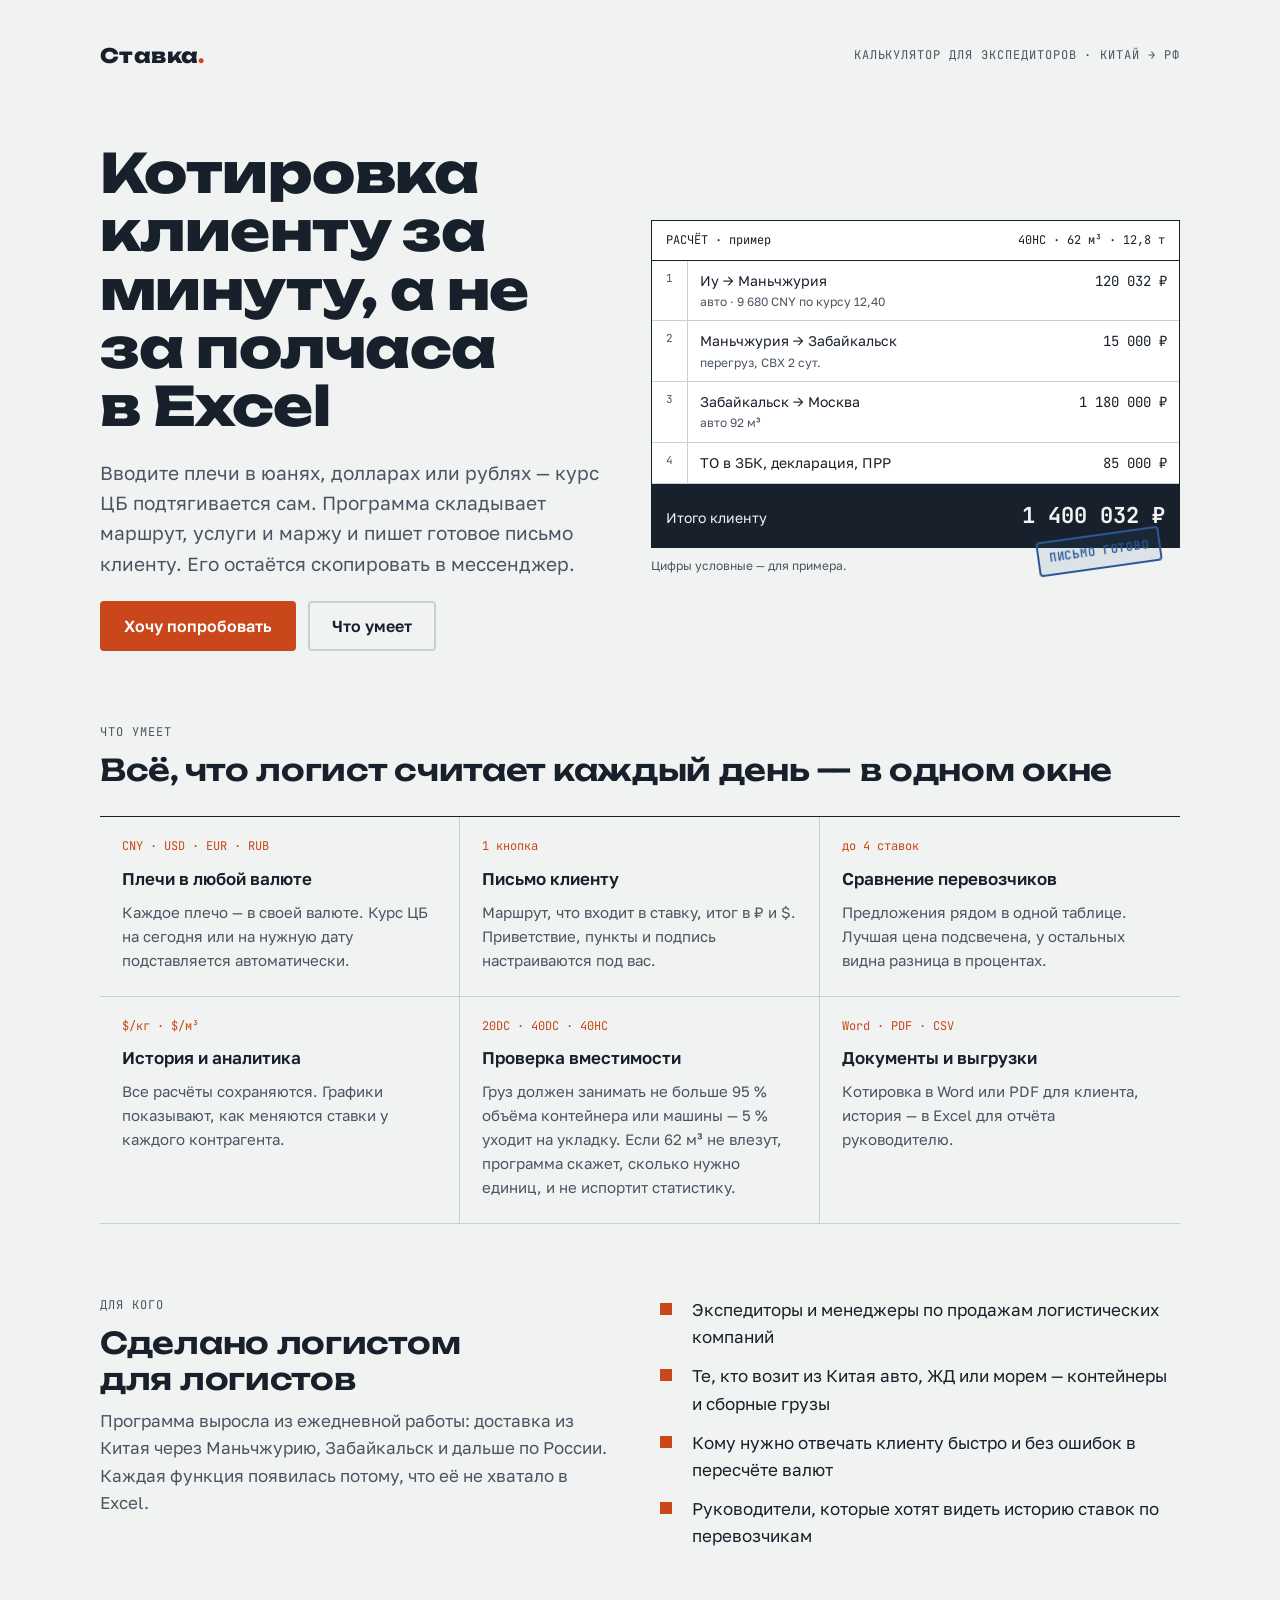
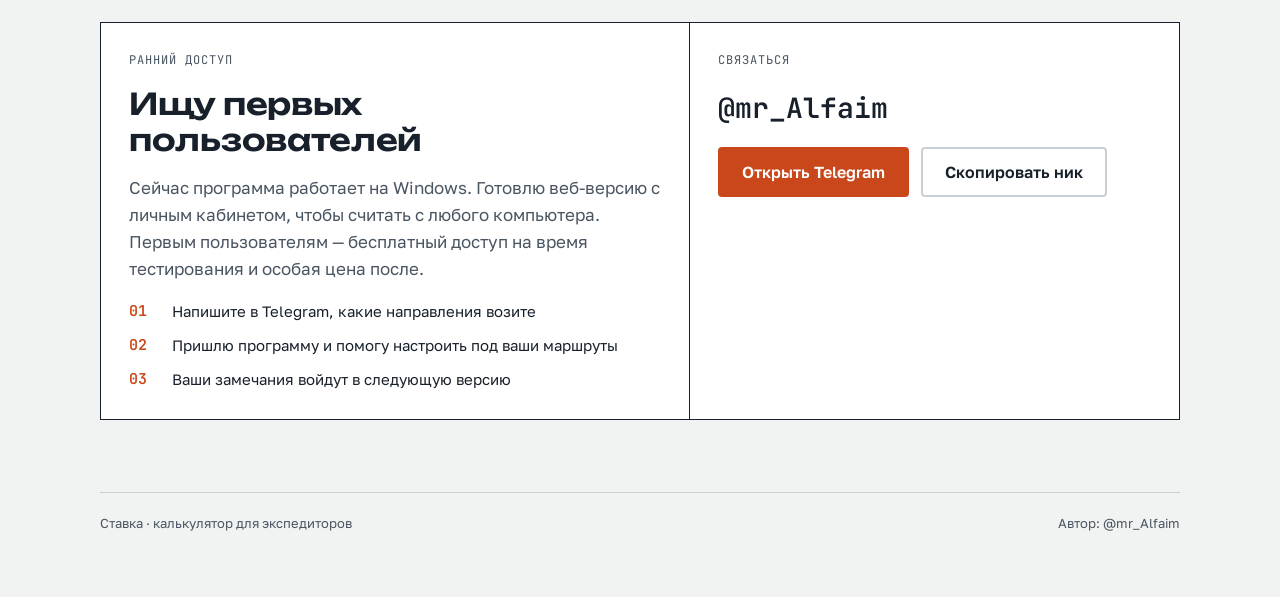
==== index.html @ 41a67ebd "Add files via upload" ====
<!doctype html>
<html lang="ru">
<head>
<meta charset="utf-8">
<meta name="viewport" content="width=device-width, initial-scale=1, viewport-fit=cover">
<meta name="description" content="Калькулятор для экспедиторов Китай → РФ: плечи в любой валюте по курсу ЦБ, котировка клиенту в одну кнопку, сравнение перевозчиков, история ставок $/кг.">
<meta name="author" content="@mr_Alfaim">
<meta property="og:type" content="website">
<meta property="og:title" content="Ставка — калькулятор для экспедиторов">
<meta property="og:description" content="Котировка клиенту за минуту, а не за полчаса в Excel. Ранний доступ — пишите в Telegram @mr_Alfaim.">
<meta property="og:image" content="favicon.png">
<link rel="icon" type="image/png" href="favicon.png">
<title>Ставка для экспедиторов</title>
<link rel="preconnect" href="https://fonts.googleapis.com">
<link rel="preconnect" href="https://fonts.gstatic.com" crossorigin>
<link rel="stylesheet" href="https://fonts.googleapis.com/css2?family=Golos+Text:wght@400;500;600&family=JetBrains+Mono:wght@400;600&family=Unbounded:wght@600;800&display=swap">
<style>
/* Layout: накладная CMR как герой — графы документа, суммы по плечам, итог; дальше спокойные графы-разделы */
:root{
  --paper:#f1f3f2; --sheet:#ffffff; --ink:#18212b; --ink-2:#4a5562; --rule:#c9d0d4;
  --orange:#c9471a; --orange-ink:#ffffff; --stamp:#2b5797; --stamp-soft:rgba(43,87,151,.10);
  --display:'Unbounded','Arial Black',system-ui,sans-serif;
  --body:'Golos Text','Segoe UI',system-ui,sans-serif;
  --mono:'JetBrains Mono','Consolas',ui-monospace,monospace;
}
@media (prefers-color-scheme: dark){:root:not([data-theme="light"]){
  --paper:#12171c; --sheet:#1a2027; --ink:#e8ecee; --ink-2:#a3adb6; --rule:#323b44;
  --orange:#f06a35; --orange-ink:#1a0d06; --stamp:#86a9e0; --stamp-soft:rgba(134,169,224,.12); color-scheme:dark}}
:root[data-theme="dark"]{
  --paper:#12171c; --sheet:#1a2027; --ink:#e8ecee; --ink-2:#a3adb6; --rule:#323b44;
  --orange:#f06a35; --orange-ink:#1a0d06; --stamp:#86a9e0; --stamp-soft:rgba(134,169,224,.12); color-scheme:dark}
*{box-sizing:border-box}
body{background:var(--paper);color:var(--ink);font-family:var(--body);font-size:17px;line-height:1.6;margin:0;padding-inline:16px}
.wrap{max-width:1080px;margin:0 auto;padding-block:40px 64px;display:grid;gap:72px}
h1,h2{font-family:var(--display);text-wrap:balance;margin:0;letter-spacing:-.01em}
h1{font-size:clamp(30px,5.2vw,54px);line-height:1.08;font-weight:800}
h2{font-size:clamp(22px,3vw,30px);line-height:1.2;font-weight:600}
p{margin:0;max-width:62ch}
.label{font-family:var(--mono);font-size:12px;letter-spacing:.08em;text-transform:uppercase;color:var(--ink-2)}
a{color:var(--stamp)}
:focus-visible{outline:3px solid var(--stamp);outline-offset:3px}

.top{display:flex;justify-content:space-between;align-items:center;gap:16px;flex-wrap:wrap}
.brand{font-family:var(--display);font-weight:800;font-size:20px;letter-spacing:.02em}
.brand span{color:var(--orange)}

.hero{display:grid;grid-template-columns:minmax(0,1fr) minmax(0,1.05fr);gap:48px;align-items:center}
.hero-copy{display:grid;gap:22px}
.hero-copy p{font-size:19px;color:var(--ink-2)}
.cta-row{display:flex;gap:12px;flex-wrap:wrap;align-items:center}
.btn{font:600 16px var(--body);border-radius:4px;padding:13px 22px;border:2px solid var(--orange);cursor:pointer;text-decoration:none;display:inline-flex;align-items:center;gap:8px}
.btn-main{background:var(--orange);color:var(--orange-ink)}
.btn-main:hover{filter:brightness(1.07)}
.btn-ghost{background:transparent;color:var(--ink);border-color:var(--rule)}
.btn-ghost:hover{border-color:var(--ink-2)}

/* «накладная»: графы как в CMR — номер графы, подпись, значение */
.doc{background:var(--sheet);border:1.5px solid var(--ink);position:relative;font-size:14px}
.doc-head{display:flex;justify-content:space-between;gap:12px;padding:10px 14px;border-bottom:1.5px solid var(--ink);font-family:var(--mono);font-size:12px}
.doc-row{display:grid;grid-template-columns:36px minmax(0,1fr) auto;border-bottom:1px solid var(--rule)}
.doc-row > *{padding:9px 12px}
.doc-row .n{font-family:var(--mono);font-size:11px;color:var(--ink-2);border-right:1px solid var(--rule);text-align:center}
.doc-row .v{font-family:var(--mono);font-variant-numeric:tabular-nums;text-align:right;white-space:nowrap}
.doc-row .k small{display:block;color:var(--ink-2);font-size:12px}
.doc-total{display:flex;justify-content:space-between;align-items:baseline;gap:12px;padding:14px;background:var(--ink);color:var(--paper)}
.doc-total b{font-family:var(--mono);font-size:22px;font-variant-numeric:tabular-nums}
.stamp{position:absolute;right:18px;bottom:-22px;transform:rotate(-8deg);border:2.5px solid var(--stamp);color:var(--stamp);font-family:var(--mono);font-weight:600;font-size:12px;letter-spacing:.06em;text-transform:uppercase;padding:6px 10px;border-radius:4px;background:var(--stamp-soft);pointer-events:none}
.note{font-size:12px;color:var(--ink-2);margin-top:8px}

.section{display:grid;gap:28px}
.features{display:grid;grid-template-columns:repeat(3,minmax(0,1fr));border-top:1.5px solid var(--ink)}
.f{padding:20px 22px 24px;border-bottom:1px solid var(--rule);display:grid;gap:8px;align-content:start}
.f:not(:nth-child(3n)){border-right:1px solid var(--rule)}
.f h3{margin:0;font-size:17px;font-weight:600}
.f p{font-size:15px;color:var(--ink-2)}
.f .code{font-family:var(--mono);font-size:12px;color:var(--orange)}

.who{display:grid;grid-template-columns:minmax(0,1fr) minmax(0,1fr);gap:40px;align-items:start}
.who ul{margin:0;padding:0;list-style:none;display:grid;gap:12px}
.who li{display:grid;grid-template-columns:22px minmax(0,1fr);gap:10px}
.who li::before{content:'';width:12px;height:12px;margin-top:7px;background:var(--orange)}

.access{background:var(--sheet);border:1.5px solid var(--ink);display:grid;grid-template-columns:minmax(0,1.2fr) minmax(0,1fr)}
.access > div{padding:28px;display:grid;gap:16px;align-content:start}
.access > div + div{border-left:1.5px solid var(--ink)}
.handle{font-family:var(--mono);font-size:clamp(22px,3vw,28px);font-weight:600;color:var(--ink);user-select:all;word-break:break-all}
.copied{font-size:14px;color:var(--ink-2);min-height:1.4em}
.terms{margin:0;padding:0;list-style:none;display:grid;gap:10px;font-size:15px}
.terms li{display:flex;gap:10px}
.terms b{font-family:var(--mono);font-weight:600;color:var(--orange);min-width:2.2em}

footer{display:flex;justify-content:space-between;gap:12px;flex-wrap:wrap;border-top:1px solid var(--rule);padding-top:20px;font-size:13px;color:var(--ink-2)}

@media (max-width:860px){
  .hero,.who,.access{grid-template-columns:minmax(0,1fr)}
  .access > div + div{border-left:0;border-top:1.5px solid var(--ink)}
  .features{grid-template-columns:minmax(0,1fr) minmax(0,1fr)}
  .f:not(:nth-child(3n)){border-right:0}
  .f:nth-child(odd){border-right:1px solid var(--rule)}
}
@media (max-width:540px){
  .features{grid-template-columns:minmax(0,1fr)}
  .f:nth-child(odd){border-right:0}
  .wrap{gap:56px}
}
@media (prefers-reduced-motion:no-preference){
  .stamp{animation:stamp .5s cubic-bezier(.2,.8,.2,1) .4s both}
  @keyframes stamp{from{transform:rotate(-8deg) scale(1.35);opacity:.0}to{transform:rotate(-8deg) scale(1);opacity:1}}
}
</style>
</head>
<body>
<div class="wrap">
  <header class="top">
    <div class="brand">Ставка<span>.</span></div>
    <span class="label">Калькулятор для экспедиторов · Китай → РФ</span>
  </header>

  <section class="hero" aria-labelledby="h1">
    <div class="hero-copy">
      <h1 id="h1">Котировка клиенту за минуту, а не за полчаса в Excel</h1>
      <p>Вводите плечи в юанях, долларах или рублях — курс ЦБ подтягивается сам. Программа складывает маршрут, услуги и маржу и пишет готовое письмо клиенту. Его остаётся скопировать в мессенджер.</p>
      <div class="cta-row">
        <a class="btn btn-main" href="#access">Хочу попробовать</a>
        <a class="btn btn-ghost" href="#features">Что умеет</a>
      </div>
    </div>

    <figure style="margin:0">
      <div class="doc" role="img" aria-label="Пример расчёта: Иу — Маньчжурия — Забайкальск — Москва, итого 1 400 032 рубля">
        <div class="doc-head"><span>РАСЧЁТ · пример</span><span>40HC · 62 м³ · 12,8 т</span></div>
        <div class="doc-row"><span class="n">1</span><span class="k">Иу → Маньчжурия<small>авто · 9 680 CNY по курсу 12,40</small></span><span class="v">120 032 ₽</span></div>
        <div class="doc-row"><span class="n">2</span><span class="k">Маньчжурия → Забайкальск<small>перегруз, СВХ 2 сут.</small></span><span class="v">15 000 ₽</span></div>
        <div class="doc-row"><span class="n">3</span><span class="k">Забайкальск → Москва<small>авто 92 м³</small></span><span class="v">1 180 000 ₽</span></div>
        <div class="doc-row"><span class="n">4</span><span class="k">ТО в ЗБК, декларация, ПРР</span><span class="v">85 000 ₽</span></div>
        <div class="doc-total"><span>Итого клиенту</span><b>1 400 032 ₽</b></div>
        <div class="stamp" aria-hidden="true">Письмо готово</div>
      </div>
      <figcaption class="note">Цифры условные — для примера.</figcaption>
    </figure>
  </section>

  <section class="section" id="features" aria-labelledby="h-f">
    <div style="display:grid;gap:10px">
      <span class="label">Что умеет</span>
      <h2 id="h-f">Всё, что логист считает каждый день — в одном окне</h2>
    </div>
    <div class="features">
      <div class="f"><span class="code">CNY · USD · EUR · RUB</span><h3>Плечи в любой валюте</h3><p>Каждое плечо — в своей валюте. Курс ЦБ на сегодня или на нужную дату подставляется автоматически.</p></div>
      <div class="f"><span class="code">1 кнопка</span><h3>Письмо клиенту</h3><p>Маршрут, что входит в ставку, итог в ₽ и $. Приветствие, пункты и подпись настраиваются под вас.</p></div>
      <div class="f"><span class="code">до 4 ставок</span><h3>Сравнение перевозчиков</h3><p>Предложения рядом в одной таблице. Лучшая цена подсвечена, у остальных видна разница в процентах.</p></div>
      <div class="f"><span class="code">$/кг · $/м³</span><h3>История и аналитика</h3><p>Все расчёты сохраняются. Графики показывают, как меняются ставки у каждого контрагента.</p></div>
      <div class="f"><span class="code">20DC · 40DC · 40HC</span><h3>Проверка вместимости</h3><p>Груз должен занимать не больше 95 % объёма контейнера или машины — 5 % уходит на укладку. Если 62 м³ не влезут, программа скажет, сколько нужно единиц, и не испортит статистику.</p></div>
      <div class="f"><span class="code">Word · PDF · CSV</span><h3>Документы и выгрузки</h3><p>Котировка в Word или PDF для клиента, история — в Excel для отчёта руководителю.</p></div>
    </div>
  </section>

  <section class="who" aria-labelledby="h-w">
    <div style="display:grid;gap:10px">
      <span class="label">Для кого</span>
      <h2 id="h-w">Сделано логистом для логистов</h2>
      <p style="color:var(--ink-2)">Программа выросла из ежедневной работы: доставка из Китая через Маньчжурию, Забайкальск и дальше по России. Каждая функция появилась потому, что её не хватало в Excel.</p>
    </div>
    <ul>
      <li><span>Экспедиторы и менеджеры по продажам логистических компаний</span></li>
      <li><span>Те, кто возит из Китая авто, ЖД или морем — контейнеры и сборные грузы</span></li>
      <li><span>Кому нужно отвечать клиенту быстро и без ошибок в пересчёте валют</span></li>
      <li><span>Руководители, которые хотят видеть историю ставок по перевозчикам</span></li>
    </ul>
  </section>

  <section class="access" id="access" aria-labelledby="h-a">
    <div>
      <span class="label">Ранний доступ</span>
      <h2 id="h-a">Ищу первых пользователей</h2>
      <p style="color:var(--ink-2)">Сейчас программа работает на Windows. Готовлю веб-версию с личным кабинетом, чтобы считать с любого компьютера. Первым пользователям — бесплатный доступ на время тестирования и особая цена после.</p>
      <ul class="terms">
        <li><b>01</b><span>Напишите в Telegram, какие направления возите</span></li>
        <li><b>02</b><span>Пришлю программу и помогу настроить под ваши маршруты</span></li>
        <li><b>03</b><span>Ваши замечания войдут в следующую версию</span></li>
      </ul>
    </div>
    <div>
      <span class="label">Связаться</span>
      <div class="handle" id="handle">@mr_Alfaim</div>
      <div class="cta-row">
        <a class="btn btn-main" href="https://t.me/mr_Alfaim" target="_blank" rel="noopener">Открыть Telegram</a>
        <button class="btn btn-ghost" id="copyBtn" type="button">Скопировать ник</button>
      </div>
      <div class="copied" id="copyMsg" role="status"></div>
    </div>
  </section>

  <footer>
    <span>Ставка · калькулятор для экспедиторов</span>
    <span>Автор: @mr_Alfaim</span>
  </footer>
</div>

<script>
(function(){
  var btn = document.getElementById('copyBtn'), msg = document.getElementById('copyMsg'), h = document.getElementById('handle');
  function select(){ var r = document.createRange(); r.selectNodeContents(h); var s = getSelection(); s.removeAllRanges(); s.addRange(r); }
  btn.addEventListener('click', function(){
    var text = h.textContent.trim();
    var done = function(){ msg.textContent = 'Ник скопирован'; };
    var fail = function(){ select(); msg.textContent = 'Ник выделен — нажмите Ctrl+C'; };
    try { navigator.clipboard.writeText(text).then(done, fail); } catch (e) { fail(); }
  });
})();
</script>

</body>
</html>
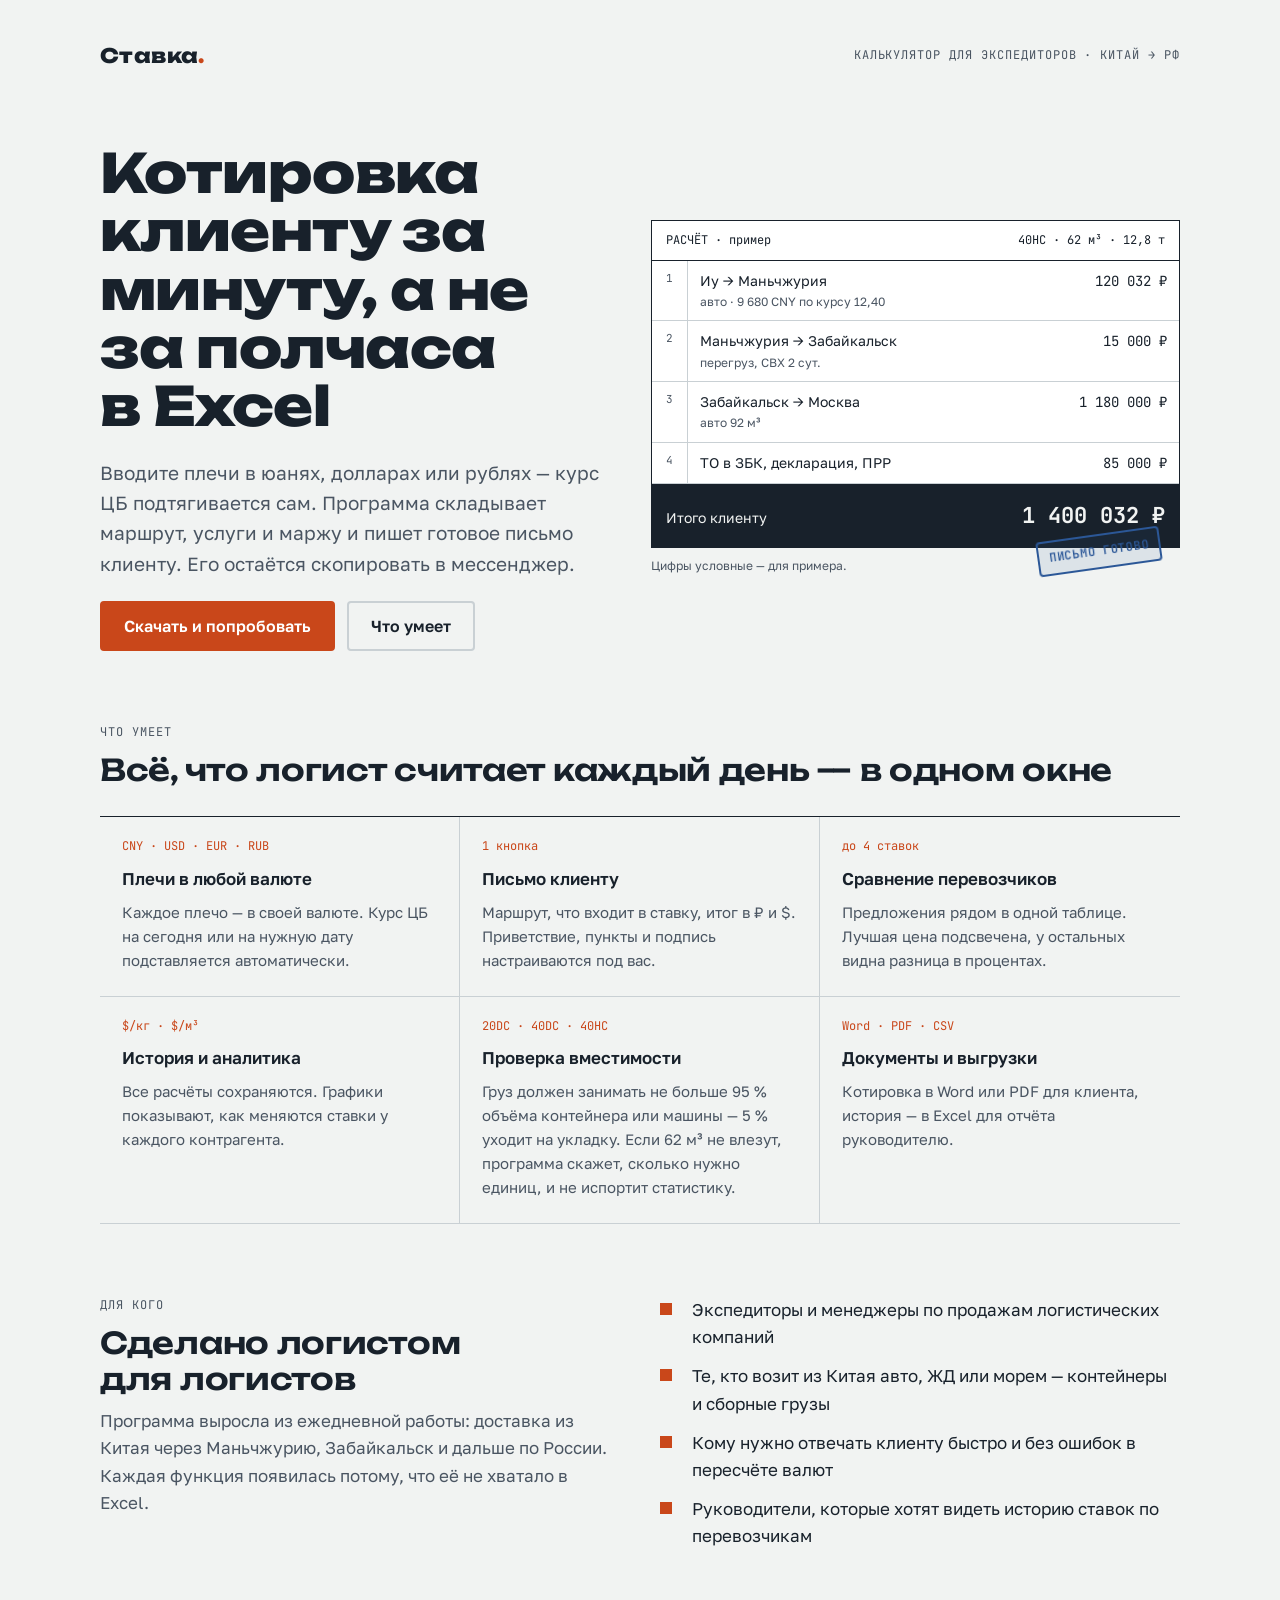
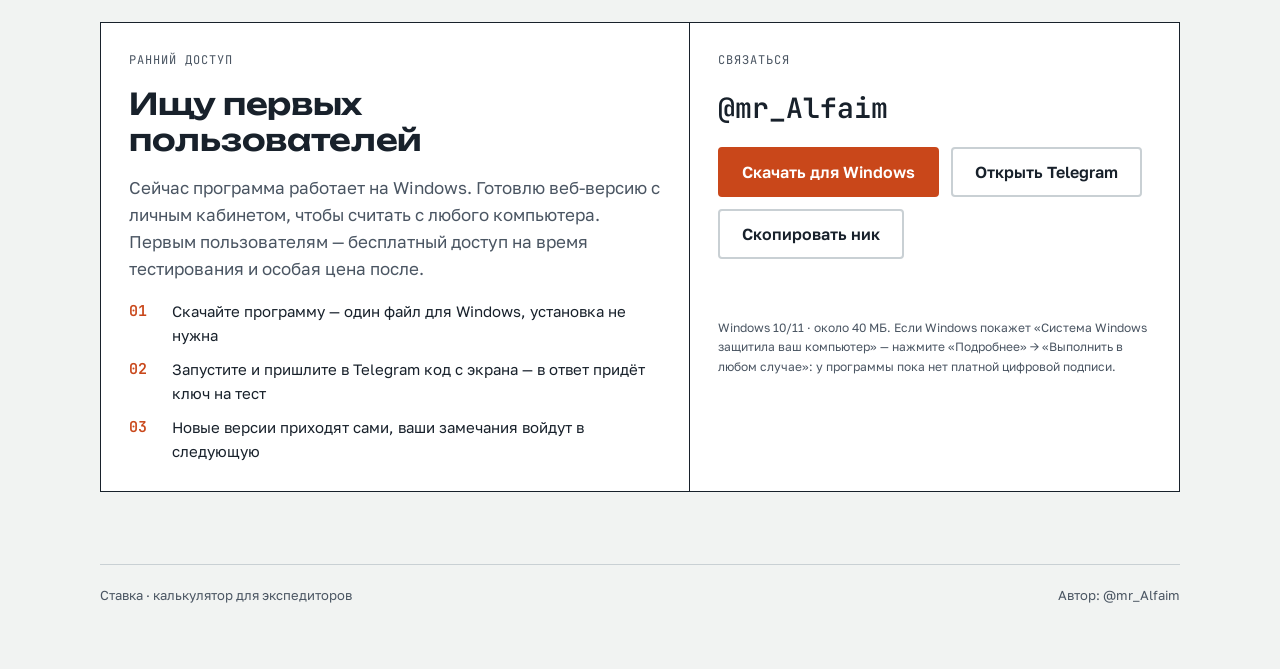
==== commit 67c13161: "Кнопка «Скачать для Windows» (последний релиз stavka-releases), шаги доступа" ====
--- a/index.html
+++ b/index.html
@@ -121,7 +121,7 @@
       <h1 id="h1">Котировка клиенту за минуту, а не за полчаса в Excel</h1>
       <p>Вводите плечи в юанях, долларах или рублях — курс ЦБ подтягивается сам. Программа складывает маршрут, услуги и маржу и пишет готовое письмо клиенту. Его остаётся скопировать в мессенджер.</p>
       <div class="cta-row">
-        <a class="btn btn-main" href="#access">Хочу попробовать</a>
+        <a class="btn btn-main" href="#access">Скачать и попробовать</a>
         <a class="btn btn-ghost" href="#features">Что умеет</a>
       </div>
     </div>
@@ -175,19 +175,21 @@
       <h2 id="h-a">Ищу первых пользователей</h2>
       <p style="color:var(--ink-2)">Сейчас программа работает на Windows. Готовлю веб-версию с личным кабинетом, чтобы считать с любого компьютера. Первым пользователям — бесплатный доступ на время тестирования и особая цена после.</p>
       <ul class="terms">
-        <li><b>01</b><span>Напишите в Telegram, какие направления возите</span></li>
-        <li><b>02</b><span>Пришлю программу и помогу настроить под ваши маршруты</span></li>
-        <li><b>03</b><span>Ваши замечания войдут в следующую версию</span></li>
+        <li><b>01</b><span>Скачайте программу — один файл для Windows, установка не нужна</span></li>
+        <li><b>02</b><span>Запустите и пришлите в Telegram код с экрана — в ответ придёт ключ на тест</span></li>
+        <li><b>03</b><span>Новые версии приходят сами, ваши замечания войдут в следующую</span></li>
       </ul>
     </div>
     <div>
       <span class="label">Связаться</span>
       <div class="handle" id="handle">@mr_Alfaim</div>
       <div class="cta-row">
-        <a class="btn btn-main" href="https://t.me/mr_Alfaim" target="_blank" rel="noopener">Открыть Telegram</a>
+        <a class="btn btn-main" href="https://github.com/MrAlfaim/stavka-releases/releases/latest/download/LogisticsCalculator.exe" download>Скачать для Windows</a>
+        <a class="btn btn-ghost" href="https://t.me/mr_Alfaim" target="_blank" rel="noopener">Открыть Telegram</a>
         <button class="btn btn-ghost" id="copyBtn" type="button">Скопировать ник</button>
       </div>
       <div class="copied" id="copyMsg" role="status"></div>
+      <p class="note">Windows 10/11 · около 40 МБ. Если Windows покажет «Система Windows защитила ваш компьютер» — нажмите «Подробнее» → «Выполнить в любом случае»: у программы пока нет платной цифровой подписи.</p>
     </div>
   </section>
 
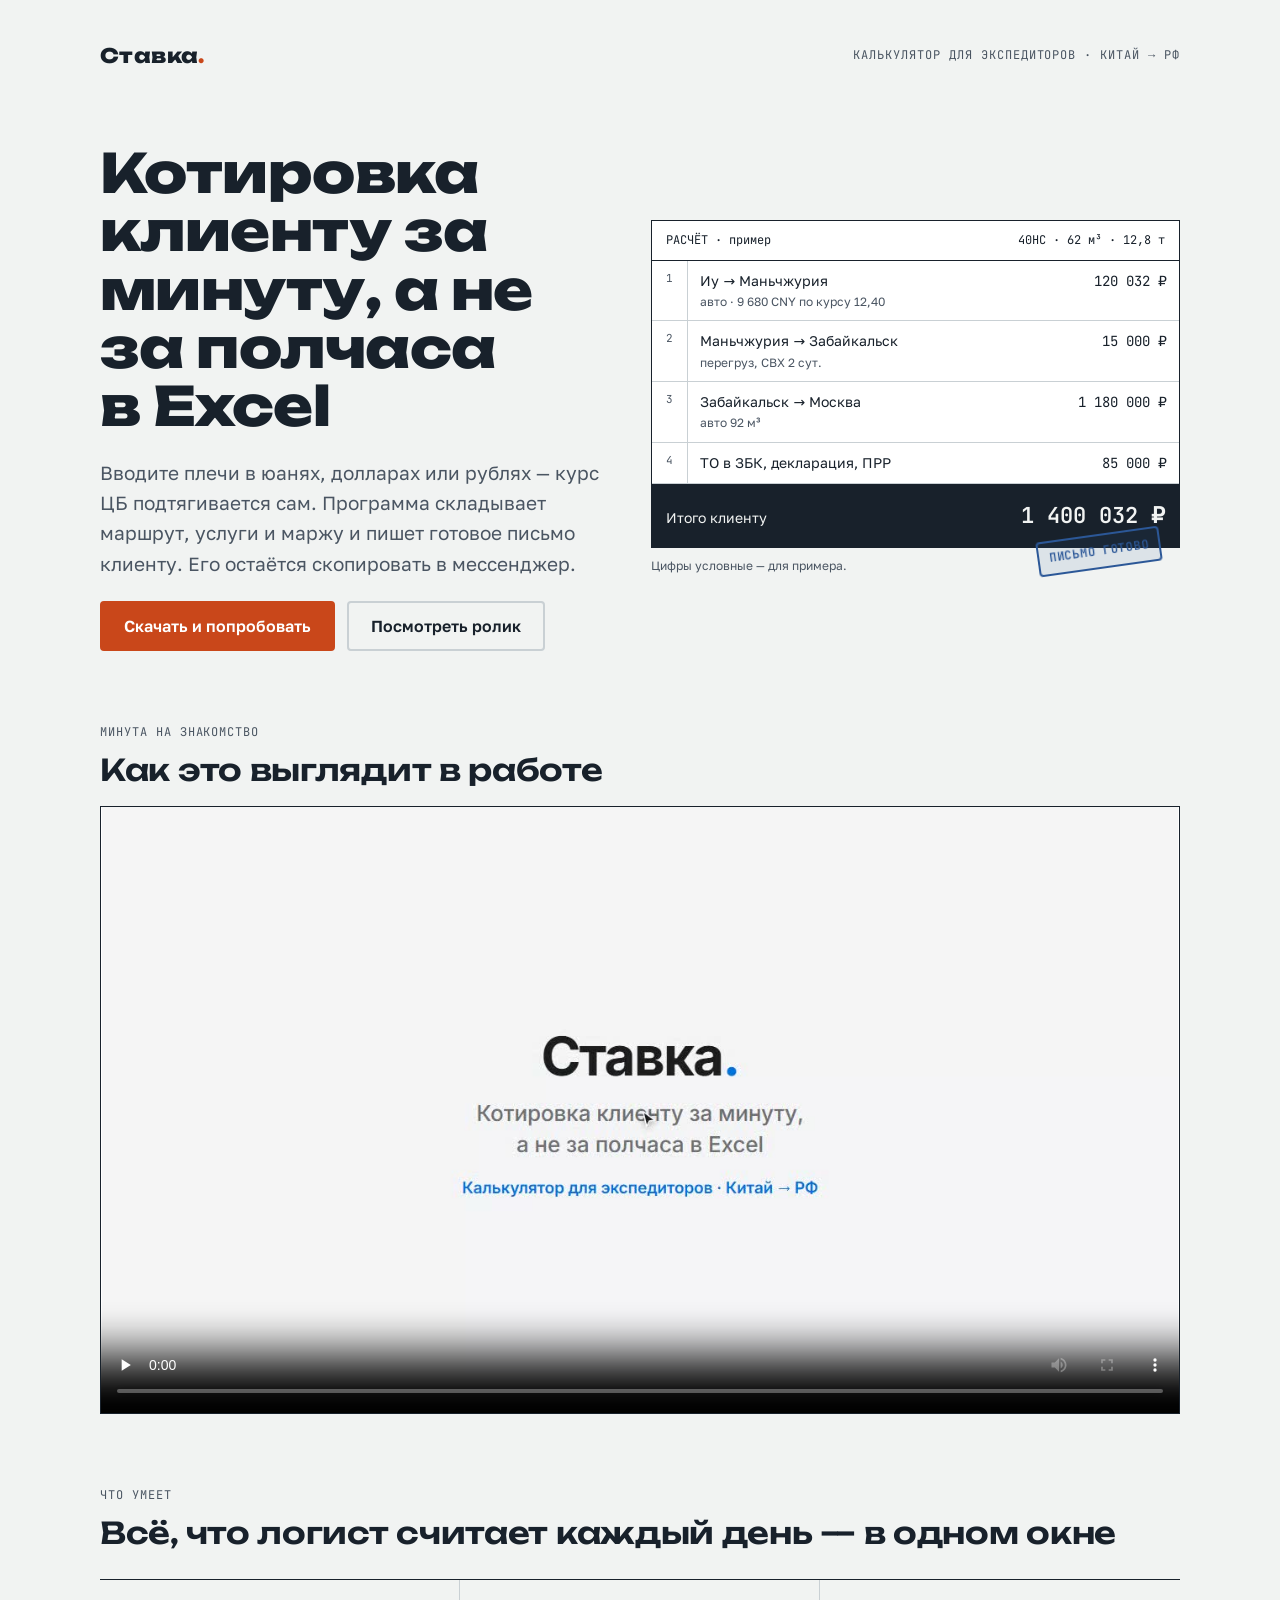
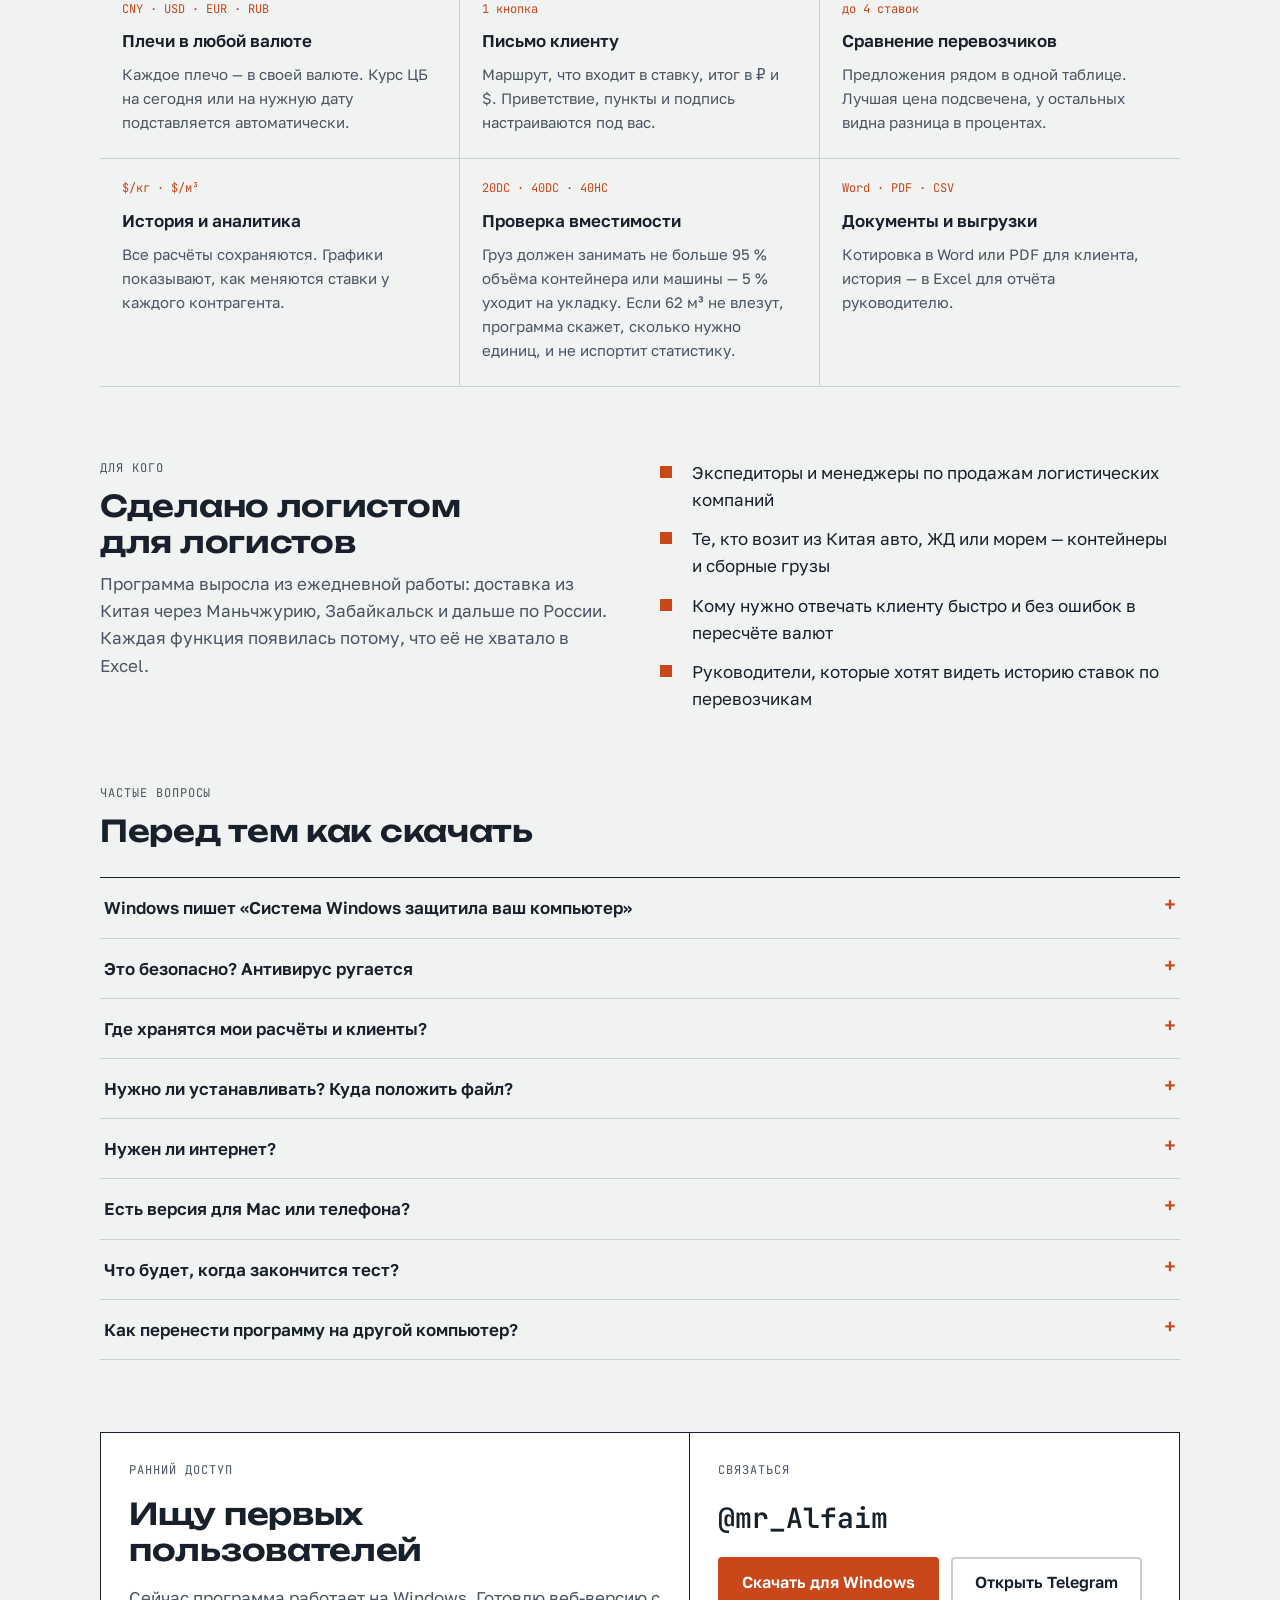
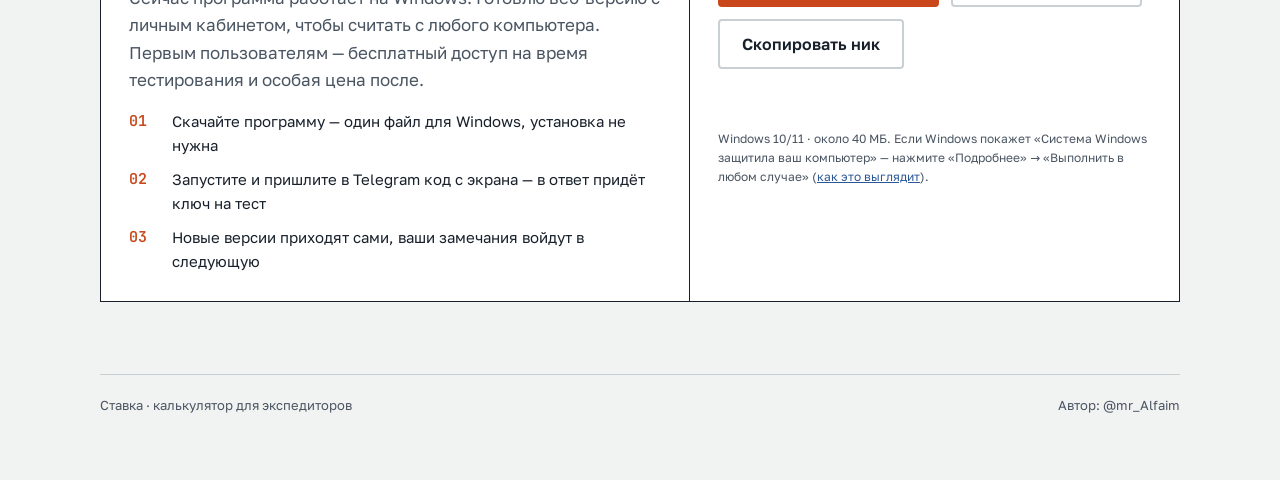
==== commit 6e895adb: "Шрифты с сайта (без Google), ролик по нажатию, частые вопросы, как пройти синее окно Windows" ====
--- a/index.html
+++ b/index.html
@@ -11,9 +11,7 @@
 <meta property="og:image" content="favicon.png">
 <link rel="icon" type="image/png" href="favicon.png">
 <title>Ставка для экспедиторов</title>
-<link rel="preconnect" href="https://fonts.googleapis.com">
-<link rel="preconnect" href="https://fonts.gstatic.com" crossorigin>
-<link rel="stylesheet" href="https://fonts.googleapis.com/css2?family=Golos+Text:wght@400;500;600&family=JetBrains+Mono:wght@400;600&family=Unbounded:wght@600;800&display=swap">
+<link rel="stylesheet" href="fonts.css">
 <style>
 /* Layout: накладная CMR как герой — графы документа, суммы по плечам, итог; дальше спокойные графы-разделы */
 :root{
@@ -91,6 +89,32 @@
 
 footer{display:flex;justify-content:space-between;gap:12px;flex-wrap:wrap;border-top:1px solid var(--rule);padding-top:20px;font-size:13px;color:var(--ink-2)}
 
+/* ролик: грузится только по нажатию (preload=none) */
+.demo{display:grid;gap:18px}
+.demo video{width:100%;height:auto;display:block;border:1.5px solid var(--ink);background:var(--sheet);aspect-ratio:16/9}
+
+/* частые вопросы */
+.faq{border-top:1.5px solid var(--ink)}
+.faq details{border-bottom:1px solid var(--rule)}
+.faq summary{cursor:pointer;list-style:none;padding:16px 4px;font-weight:600;display:flex;justify-content:space-between;gap:16px}
+.faq summary::-webkit-details-marker{display:none}
+.faq summary::after{content:'+';font-family:var(--mono);color:var(--orange);font-size:20px;line-height:1}
+.faq details[open] summary::after{content:'–'}
+.faq .a{padding:0 4px 18px;display:grid;gap:10px;color:var(--ink-2);font-size:16px}
+.faq .a p{max-width:70ch}
+
+/* синее окно Windows: как выглядит и куда нажать (рисунок, не скриншот) */
+.ss{display:grid;grid-template-columns:repeat(2,minmax(0,1fr));gap:14px;margin-top:4px}
+.ss figure{margin:0;display:grid;gap:8px}
+.ss figcaption{font-size:14px;color:var(--ink-2)}
+.ss-win{background:#0b5394;color:#fff;padding:18px 18px 14px;font:13px/1.45 'Segoe UI',system-ui,sans-serif;min-height:170px;display:grid;align-content:space-between;gap:10px;border-radius:2px}
+.ss-win b{font-size:17px;font-weight:600;display:block;margin-bottom:6px}
+.ss-win .lnk{text-decoration:underline}
+.ss-win .row{display:flex;justify-content:flex-end;gap:8px}
+.ss-win .b{border:1px solid #fff;padding:4px 14px;font-size:12px}
+.ss-hit{outline:3px solid #ffb84d;outline-offset:3px;border-radius:2px}
+@media (max-width:540px){.ss{grid-template-columns:minmax(0,1fr)}}
+
 @media (max-width:860px){
   .hero,.who,.access{grid-template-columns:minmax(0,1fr)}
   .access > div + div{border-left:0;border-top:1.5px solid var(--ink)}
@@ -122,7 +146,7 @@
       <p>Вводите плечи в юанях, долларах или рублях — курс ЦБ подтягивается сам. Программа складывает маршрут, услуги и маржу и пишет готовое письмо клиенту. Его остаётся скопировать в мессенджер.</p>
       <div class="cta-row">
         <a class="btn btn-main" href="#access">Скачать и попробовать</a>
-        <a class="btn btn-ghost" href="#features">Что умеет</a>
+        <a class="btn btn-ghost" href="#demo">Посмотреть ролик</a>
       </div>
     </div>
 
@@ -140,6 +164,17 @@
     </figure>
   </section>
 
+  <section class="demo" id="demo" aria-labelledby="h-d">
+    <div style="display:grid;gap:10px">
+      <span class="label">Минута на знакомство</span>
+      <h2 id="h-d">Как это выглядит в работе</h2>
+    </div>
+    <video controls preload="none" poster="demo-poster.jpg" width="1280" height="720">
+      <source src="stavka-demo.mp4" type="video/mp4">
+      Ваш браузер не показывает видео — <a href="stavka-demo.mp4">скачать ролик</a> (6 МБ).
+    </video>
+  </section>
+
   <section class="section" id="features" aria-labelledby="h-f">
     <div style="display:grid;gap:10px">
       <span class="label">Что умеет</span>
@@ -167,6 +202,73 @@
       <li><span>Кому нужно отвечать клиенту быстро и без ошибок в пересчёте валют</span></li>
       <li><span>Руководители, которые хотят видеть историю ставок по перевозчикам</span></li>
     </ul>
+  </section>
+
+  <section class="section" id="faq" aria-labelledby="h-q">
+    <div style="display:grid;gap:10px">
+      <span class="label">Частые вопросы</span>
+      <h2 id="h-q">Перед тем как скачать</h2>
+    </div>
+    <div class="faq">
+      <details id="smartscreen">
+        <summary>Windows пишет «Система Windows защитила ваш компьютер»</summary>
+        <div class="a">
+          <p>Так Windows встречает любую новую программу без платной цифровой подписи. Окно появляется один раз — при первом запуске скачанного файла. Обновления его уже не вызывают.</p>
+          <div class="ss">
+            <figure>
+              <div class="ss-win" aria-hidden="true"><div><b>Система Windows защитила ваш компьютер</b>Фильтр SmartScreen в Microsoft Defender предотвратил запуск неопознанного приложения…<br><span class="lnk ss-hit">Подробнее</span></div><div class="row"><span class="b">Не выполнять</span></div></div>
+              <figcaption>1. Нажмите «Подробнее»</figcaption>
+            </figure>
+            <figure>
+              <div class="ss-win" aria-hidden="true"><div><b>Система Windows защитила ваш компьютер</b>Приложение: LogisticsCalculator.exe<br>Издатель: Неизвестный издатель</div><div class="row"><span class="b ss-hit">Выполнить в любом случае</span><span class="b">Не выполнять</span></div></div>
+              <figcaption>2. «Выполнить в любом случае»</figcaption>
+            </figure>
+          </div>
+        </div>
+      </details>
+      <details>
+        <summary>Это безопасно? Антивирус ругается</summary>
+        <div class="a">
+          <p>Перед выпуском я проверяю каждую версию на VirusTotal — это около 70 антивирусов. Новые программы без платной подписи иногда ошибочно помечаются как подозрительные. О таких случаях я сообщаю производителю антивируса.</p>
+          <p>Обновления подписаны: программа устанавливает только версии, подписанные автором, и проверяет, что файл скачался целиком. Если антивирус удалил программу — напишите мне.</p>
+        </div>
+      </details>
+      <details>
+        <summary>Где хранятся мои расчёты и клиенты?</summary>
+        <div class="a">
+          <p>Только на вашем компьютере, в папке рядом с программой. Расчёты, клиентов и историю ставок программа никуда не отправляет.</p>
+          <p>В интернет она ходит за курсом ЦБ и за обновлениями. Если вы сами нажмёте «Написать автору», уйдёт только ваш текст и технические данные. Их вы видите до отправки.</p>
+        </div>
+      </details>
+      <details>
+        <summary>Нужно ли устанавливать? Куда положить файл?</summary>
+        <div class="a">
+          <p>Устанавливать не нужно — это один файл. Положите его в отдельную папку, например «Документы\Ставка», и запускайте оттуда. Рядом программа хранит историю и настройки. Из архива и прямо из «Загрузок» лучше не запускать: так история может потеряться.</p>
+        </div>
+      </details>
+      <details>
+        <summary>Нужен ли интернет?</summary>
+        <div class="a">
+          <p>Нужен, чтобы подтянуть курс ЦБ и получить обновления. Без интернета программа тоже считает: курс можно ввести вручную.</p>
+        </div>
+      </details>
+      <details>
+        <summary>Есть версия для Mac или телефона?</summary>
+        <div class="a"><p>Пока только Windows 10 и 11. Веб-версия, в которой можно считать с любого устройства, в планах.</p></div>
+      </details>
+      <details>
+        <summary>Что будет, когда закончится тест?</summary>
+        <div class="a">
+          <p>Программа покажет экран продления. Все расчёты, история и шаблоны останутся на месте. Чтобы продлить, пришлите мне в Telegram код с этого экрана — в ответ придёт новый ключ.</p>
+        </div>
+      </details>
+      <details>
+        <summary>Как перенести программу на другой компьютер?</summary>
+        <div class="a">
+          <p>Напишите мне — выдам ключ для нового компьютера. Историю можно выгрузить в Excel, а перенос всех данных одной кнопкой появится в одной из следующих версий. Пока помогу перенести вручную.</p>
+        </div>
+      </details>
+    </div>
   </section>
 
   <section class="access" id="access" aria-labelledby="h-a">
@@ -189,7 +291,7 @@
         <button class="btn btn-ghost" id="copyBtn" type="button">Скопировать ник</button>
       </div>
       <div class="copied" id="copyMsg" role="status"></div>
-      <p class="note">Windows 10/11 · около 40 МБ. Если Windows покажет «Система Windows защитила ваш компьютер» — нажмите «Подробнее» → «Выполнить в любом случае»: у программы пока нет платной цифровой подписи.</p>
+      <p class="note">Windows 10/11 · около 40 МБ. Если Windows покажет «Система Windows защитила ваш компьютер» — нажмите «Подробнее» → «Выполнить в любом случае» (<a href="#smartscreen" id="ssLink">как это выглядит</a>).</p>
     </div>
   </section>
 
@@ -203,6 +305,8 @@
 (function(){
   var btn = document.getElementById('copyBtn'), msg = document.getElementById('copyMsg'), h = document.getElementById('handle');
   function select(){ var r = document.createRange(); r.selectNodeContents(h); var s = getSelection(); s.removeAllRanges(); s.addRange(r); }
+  var ss = document.getElementById('smartscreen');
+  document.getElementById('ssLink').addEventListener('click', function(){ ss.open = true; });
   btn.addEventListener('click', function(){
     var text = h.textContent.trim();
     var done = function(){ msg.textContent = 'Ник скопирован'; };
--- a/fonts.css
+++ b/fonts.css
@@ -0,0 +1,128 @@
+/* Шрифты сайта — локально (site/fonts), без запросов к Google: адрес посетителя никуда не уходит.
+   Источник: Google Fonts, лицензия SIL Open Font License 1.1. Подмножества: латиница и кириллица. */
+/* Golos Text · cyrillic */
+@font-face {
+  font-family: 'Golos Text';
+  font-style: normal;
+  font-weight: 400;
+  font-display: swap;
+  src: url(fonts/GolosText-cyrillic-720bcf67.woff2) format('woff2');
+  unicode-range: U+0301, U+0400-045F, U+0490-0491, U+04B0-04B1, U+2116;
+}
+/* Golos Text · latin */
+@font-face {
+  font-family: 'Golos Text';
+  font-style: normal;
+  font-weight: 400;
+  font-display: swap;
+  src: url(fonts/GolosText-latin-6e2de38e.woff2) format('woff2');
+  unicode-range: U+0000-00FF, U+0131, U+0152-0153, U+02BB-02BC, U+02C6, U+02DA, U+02DC, U+0304, U+0308, U+0329, U+2000-206F, U+20AC, U+2122, U+2191, U+2193, U+2212, U+2215, U+FEFF, U+FFFD;
+}
+/* Golos Text · cyrillic */
+@font-face {
+  font-family: 'Golos Text';
+  font-style: normal;
+  font-weight: 500;
+  font-display: swap;
+  src: url(fonts/GolosText-cyrillic-720bcf67.woff2) format('woff2');
+  unicode-range: U+0301, U+0400-045F, U+0490-0491, U+04B0-04B1, U+2116;
+}
+/* Golos Text · latin */
+@font-face {
+  font-family: 'Golos Text';
+  font-style: normal;
+  font-weight: 500;
+  font-display: swap;
+  src: url(fonts/GolosText-latin-6e2de38e.woff2) format('woff2');
+  unicode-range: U+0000-00FF, U+0131, U+0152-0153, U+02BB-02BC, U+02C6, U+02DA, U+02DC, U+0304, U+0308, U+0329, U+2000-206F, U+20AC, U+2122, U+2191, U+2193, U+2212, U+2215, U+FEFF, U+FFFD;
+}
+/* Golos Text · cyrillic */
+@font-face {
+  font-family: 'Golos Text';
+  font-style: normal;
+  font-weight: 600;
+  font-display: swap;
+  src: url(fonts/GolosText-cyrillic-720bcf67.woff2) format('woff2');
+  unicode-range: U+0301, U+0400-045F, U+0490-0491, U+04B0-04B1, U+2116;
+}
+/* Golos Text · latin */
+@font-face {
+  font-family: 'Golos Text';
+  font-style: normal;
+  font-weight: 600;
+  font-display: swap;
+  src: url(fonts/GolosText-latin-6e2de38e.woff2) format('woff2');
+  unicode-range: U+0000-00FF, U+0131, U+0152-0153, U+02BB-02BC, U+02C6, U+02DA, U+02DC, U+0304, U+0308, U+0329, U+2000-206F, U+20AC, U+2122, U+2191, U+2193, U+2212, U+2215, U+FEFF, U+FFFD;
+}
+/* JetBrains Mono · cyrillic */
+@font-face {
+  font-family: 'JetBrains Mono';
+  font-style: normal;
+  font-weight: 400;
+  font-display: swap;
+  src: url(fonts/JetBrainsMono-cyrillic-9d8db2e8.woff2) format('woff2');
+  unicode-range: U+0301, U+0400-045F, U+0490-0491, U+04B0-04B1, U+2116;
+}
+/* JetBrains Mono · latin */
+@font-face {
+  font-family: 'JetBrains Mono';
+  font-style: normal;
+  font-weight: 400;
+  font-display: swap;
+  src: url(fonts/JetBrainsMono-latin-4f27206c.woff2) format('woff2');
+  unicode-range: U+0000-00FF, U+0131, U+0152-0153, U+02BB-02BC, U+02C6, U+02DA, U+02DC, U+0304, U+0308, U+0329, U+2000-206F, U+20AC, U+2122, U+2191, U+2193, U+2212, U+2215, U+FEFF, U+FFFD;
+}
+/* JetBrains Mono · cyrillic */
+@font-face {
+  font-family: 'JetBrains Mono';
+  font-style: normal;
+  font-weight: 600;
+  font-display: swap;
+  src: url(fonts/JetBrainsMono-cyrillic-9d8db2e8.woff2) format('woff2');
+  unicode-range: U+0301, U+0400-045F, U+0490-0491, U+04B0-04B1, U+2116;
+}
+/* JetBrains Mono · latin */
+@font-face {
+  font-family: 'JetBrains Mono';
+  font-style: normal;
+  font-weight: 600;
+  font-display: swap;
+  src: url(fonts/JetBrainsMono-latin-4f27206c.woff2) format('woff2');
+  unicode-range: U+0000-00FF, U+0131, U+0152-0153, U+02BB-02BC, U+02C6, U+02DA, U+02DC, U+0304, U+0308, U+0329, U+2000-206F, U+20AC, U+2122, U+2191, U+2193, U+2212, U+2215, U+FEFF, U+FFFD;
+}
+/* Unbounded · cyrillic */
+@font-face {
+  font-family: 'Unbounded';
+  font-style: normal;
+  font-weight: 600;
+  font-display: swap;
+  src: url(fonts/Unbounded-cyrillic-f4b8aa63.woff2) format('woff2');
+  unicode-range: U+0301, U+0400-045F, U+0490-0491, U+04B0-04B1, U+2116;
+}
+/* Unbounded · latin */
+@font-face {
+  font-family: 'Unbounded';
+  font-style: normal;
+  font-weight: 600;
+  font-display: swap;
+  src: url(fonts/Unbounded-latin-1924221f.woff2) format('woff2');
+  unicode-range: U+0000-00FF, U+0131, U+0152-0153, U+02BB-02BC, U+02C6, U+02DA, U+02DC, U+0304, U+0308, U+0329, U+2000-206F, U+20AC, U+2122, U+2191, U+2193, U+2212, U+2215, U+FEFF, U+FFFD;
+}
+/* Unbounded · cyrillic */
+@font-face {
+  font-family: 'Unbounded';
+  font-style: normal;
+  font-weight: 800;
+  font-display: swap;
+  src: url(fonts/Unbounded-cyrillic-f4b8aa63.woff2) format('woff2');
+  unicode-range: U+0301, U+0400-045F, U+0490-0491, U+04B0-04B1, U+2116;
+}
+/* Unbounded · latin */
+@font-face {
+  font-family: 'Unbounded';
+  font-style: normal;
+  font-weight: 800;
+  font-display: swap;
+  src: url(fonts/Unbounded-latin-1924221f.woff2) format('woff2');
+  unicode-range: U+0000-00FF, U+0131, U+0152-0153, U+02BB-02BC, U+02C6, U+02DA, U+02DC, U+0304, U+0308, U+0329, U+2000-206F, U+20AC, U+2122, U+2191, U+2193, U+2212, U+2215, U+FEFF, U+FFFD;
+}
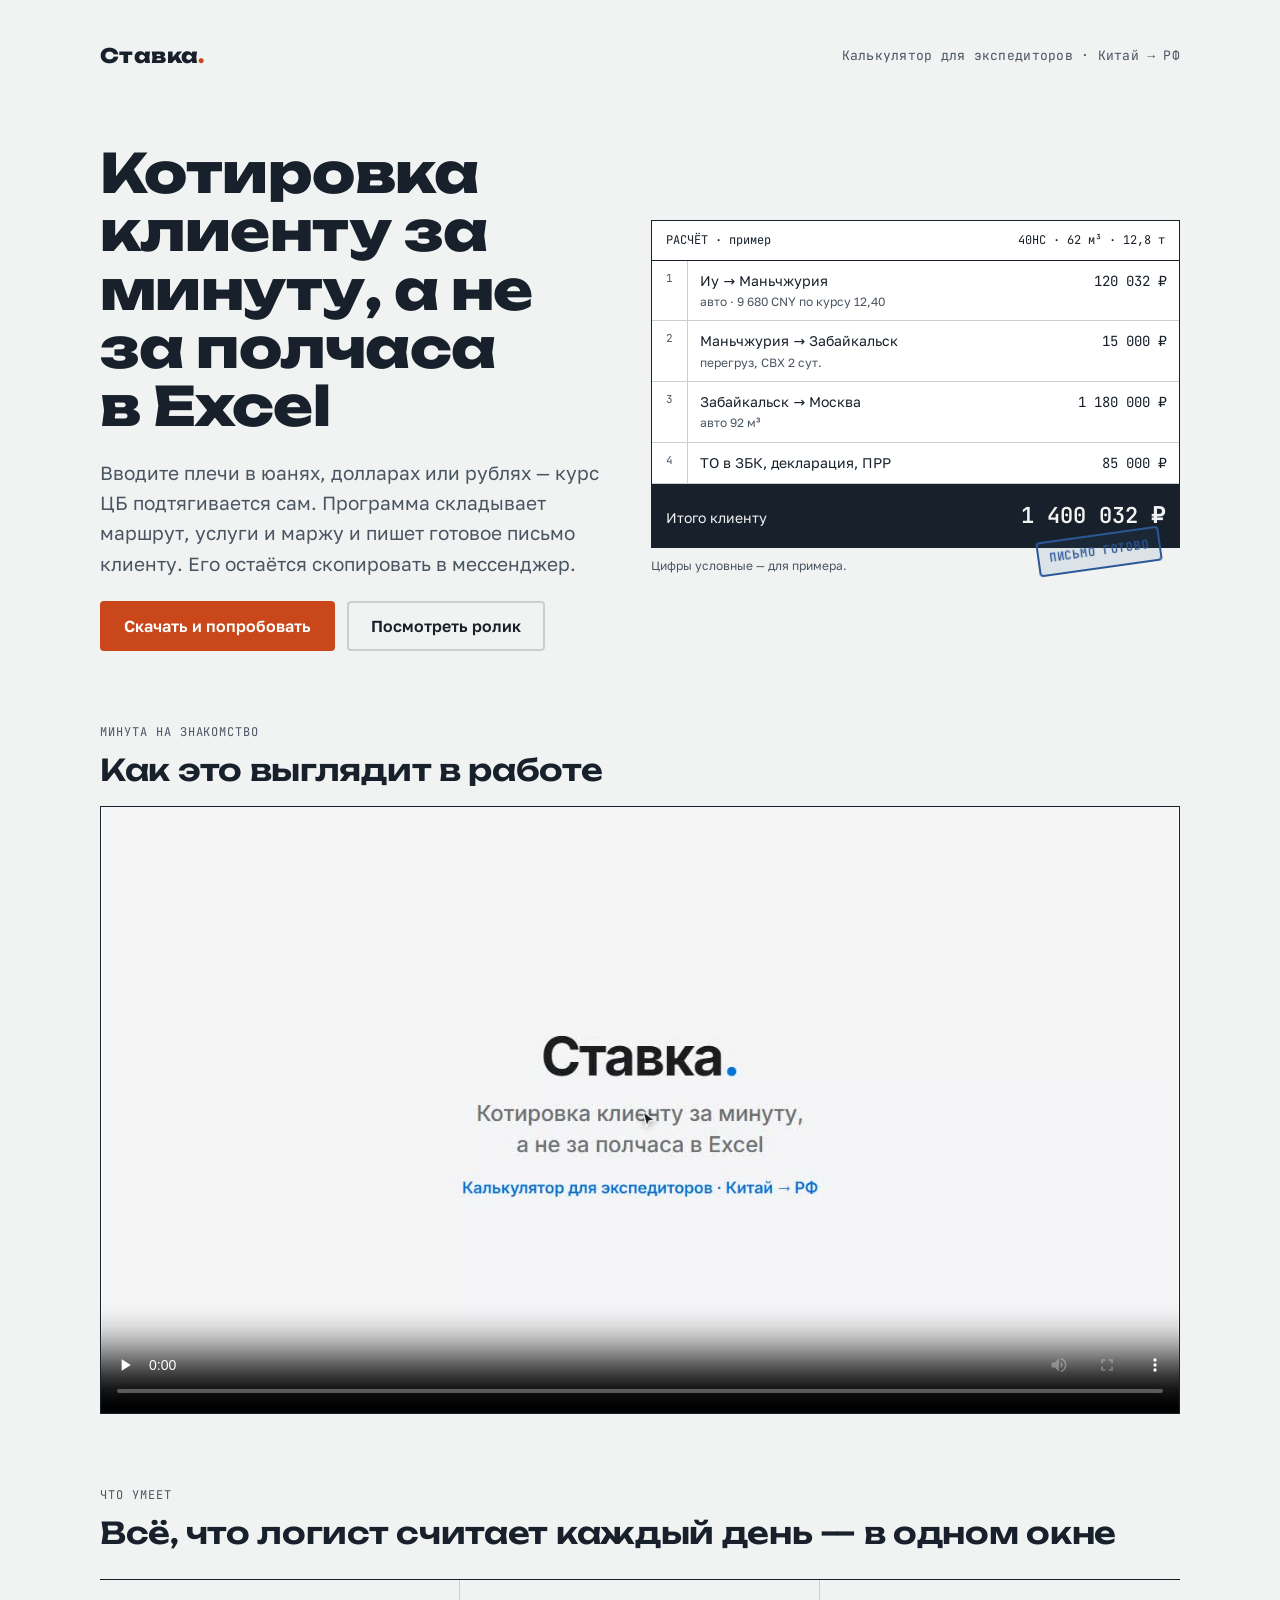
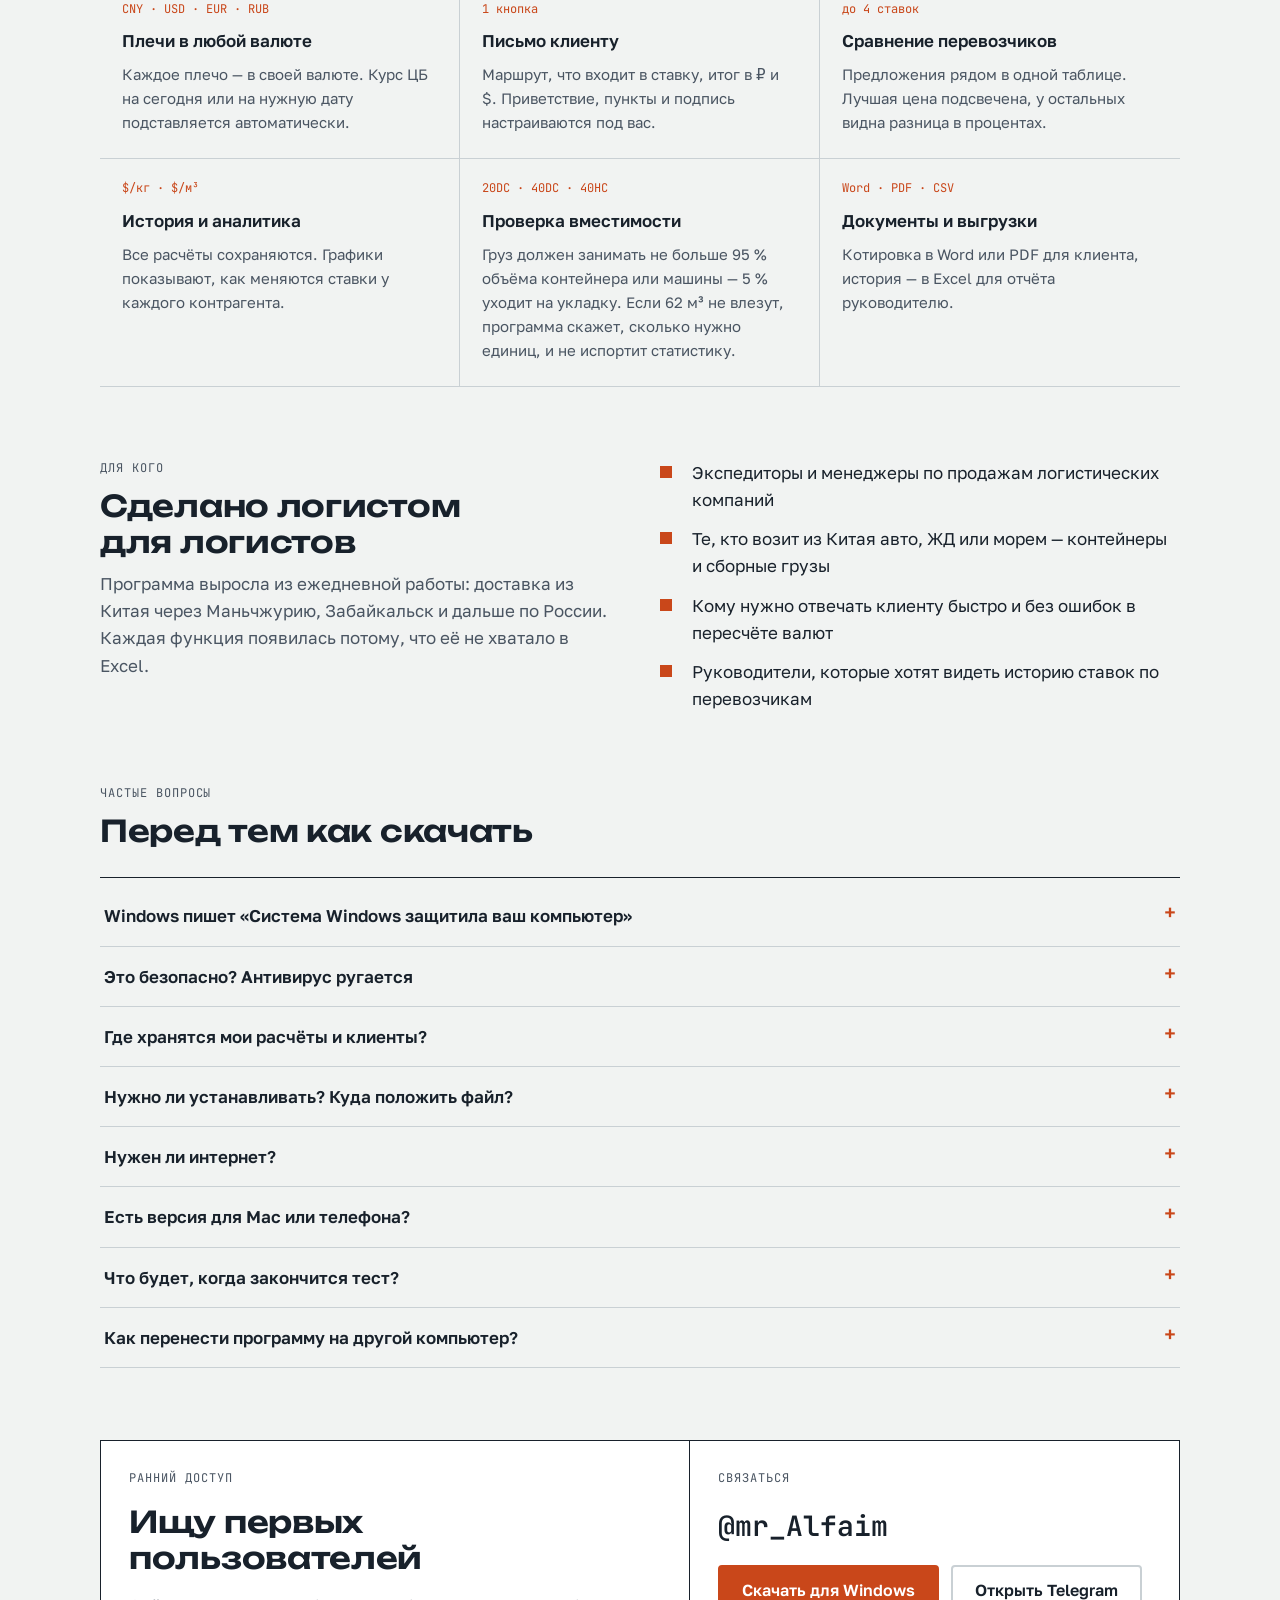
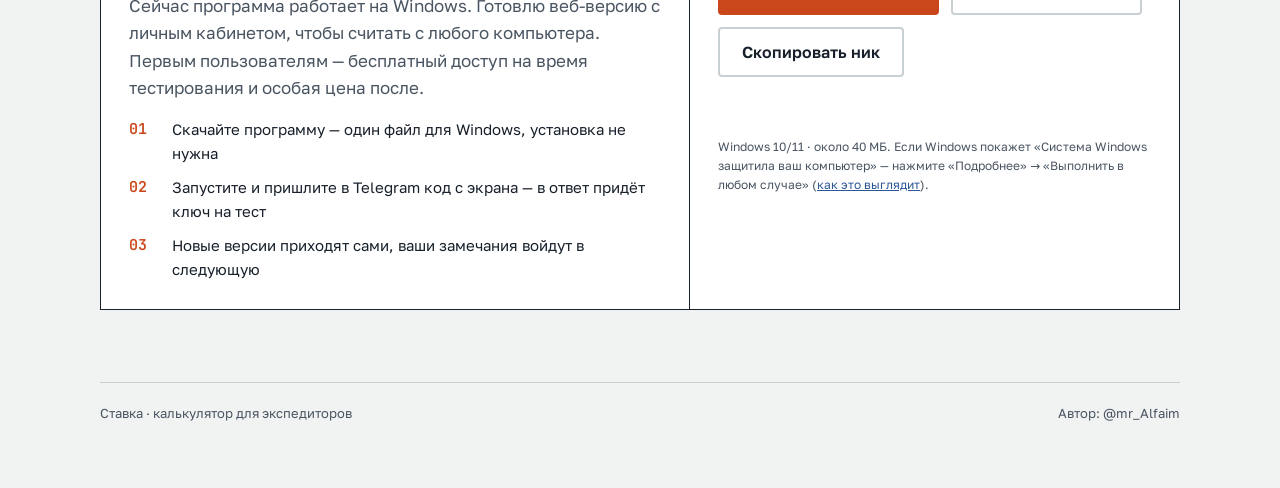
==== commit 5e8d502a: "Подпись в шапке обычным регистром, отступ у списка вопросов" ====
--- a/index.html
+++ b/index.html
@@ -35,6 +35,8 @@
 h2{font-size:clamp(22px,3vw,30px);line-height:1.2;font-weight:600}
 p{margin:0;max-width:62ch}
 .label{font-family:var(--mono);font-size:12px;letter-spacing:.08em;text-transform:uppercase;color:var(--ink-2)}
+/* длинная подпись — обычным регистром: заглавными она читается тяжело */
+.label-long{text-transform:none;letter-spacing:.02em;font-size:13px}
 a{color:var(--stamp)}
 :focus-visible{outline:3px solid var(--stamp);outline-offset:3px}
 
@@ -94,7 +96,7 @@
 .demo video{width:100%;height:auto;display:block;border:1.5px solid var(--ink);background:var(--sheet);aspect-ratio:16/9}
 
 /* частые вопросы */
-.faq{border-top:1.5px solid var(--ink)}
+.faq{border-top:1.5px solid var(--ink);padding-top:8px}
 .faq details{border-bottom:1px solid var(--rule)}
 .faq summary{cursor:pointer;list-style:none;padding:16px 4px;font-weight:600;display:flex;justify-content:space-between;gap:16px}
 .faq summary::-webkit-details-marker{display:none}
@@ -137,7 +139,7 @@
 <div class="wrap">
   <header class="top">
     <div class="brand">Ставка<span>.</span></div>
-    <span class="label">Калькулятор для экспедиторов · Китай → РФ</span>
+    <span class="label label-long">Калькулятор для экспедиторов · Китай → РФ</span>
   </header>
 
   <section class="hero" aria-labelledby="h1">
@@ -302,11 +304,32 @@
 </div>
 
 <script>
+/* Сайт всегда открывается сверху. На телефоне он открывался внизу: после «Скачать и попробовать» в адресе
+   оставалось #access, и при повторном открытии (история, закладка, пересланная ссылка) страница прыгала к блоку
+   внизу; к тому же браузер телефона возвращал прошлую прокрутку. Поэтому: ссылки внутри страницы прокручивают
+   плавно и адрес не меняют, а при открытии #… убирается и страница встаёт наверх. */
+(function(){
+  if ('scrollRestoration' in history) history.scrollRestoration = 'manual';
+  if (location.hash) history.replaceState(null, '', location.pathname + location.search);
+  window.scrollTo(0, 0);
+  window.addEventListener('pageshow', function(e){ if (e.persisted) window.scrollTo(0, 0); });
+  document.addEventListener('click', function(e){
+    var a = e.target.closest && e.target.closest('a[href^="#"]');
+    if (!a) return;
+    var el = document.getElementById(a.getAttribute('href').slice(1));
+    if (!el) return;
+    e.preventDefault();
+    if (el.tagName === 'DETAILS') el.open = true;
+    var reduce = window.matchMedia && matchMedia('(prefers-reduced-motion: reduce)').matches;
+    var y0 = window.scrollY;
+    el.scrollIntoView({behavior: reduce ? 'auto' : 'smooth', block: 'start'});
+    // плавная прокрутка не сработала (бывает в свёрнутых/встроенных браузерах) — сразу к блоку
+    setTimeout(function(){ if (Math.abs(window.scrollY - y0) < 2) el.scrollIntoView({block: 'start'}); }, 700);
+  });
+})();
 (function(){
   var btn = document.getElementById('copyBtn'), msg = document.getElementById('copyMsg'), h = document.getElementById('handle');
   function select(){ var r = document.createRange(); r.selectNodeContents(h); var s = getSelection(); s.removeAllRanges(); s.addRange(r); }
-  var ss = document.getElementById('smartscreen');
-  document.getElementById('ssLink').addEventListener('click', function(){ ss.open = true; });
   btn.addEventListener('click', function(){
     var text = h.textContent.trim();
     var done = function(){ msg.textContent = 'Ник скопирован'; };
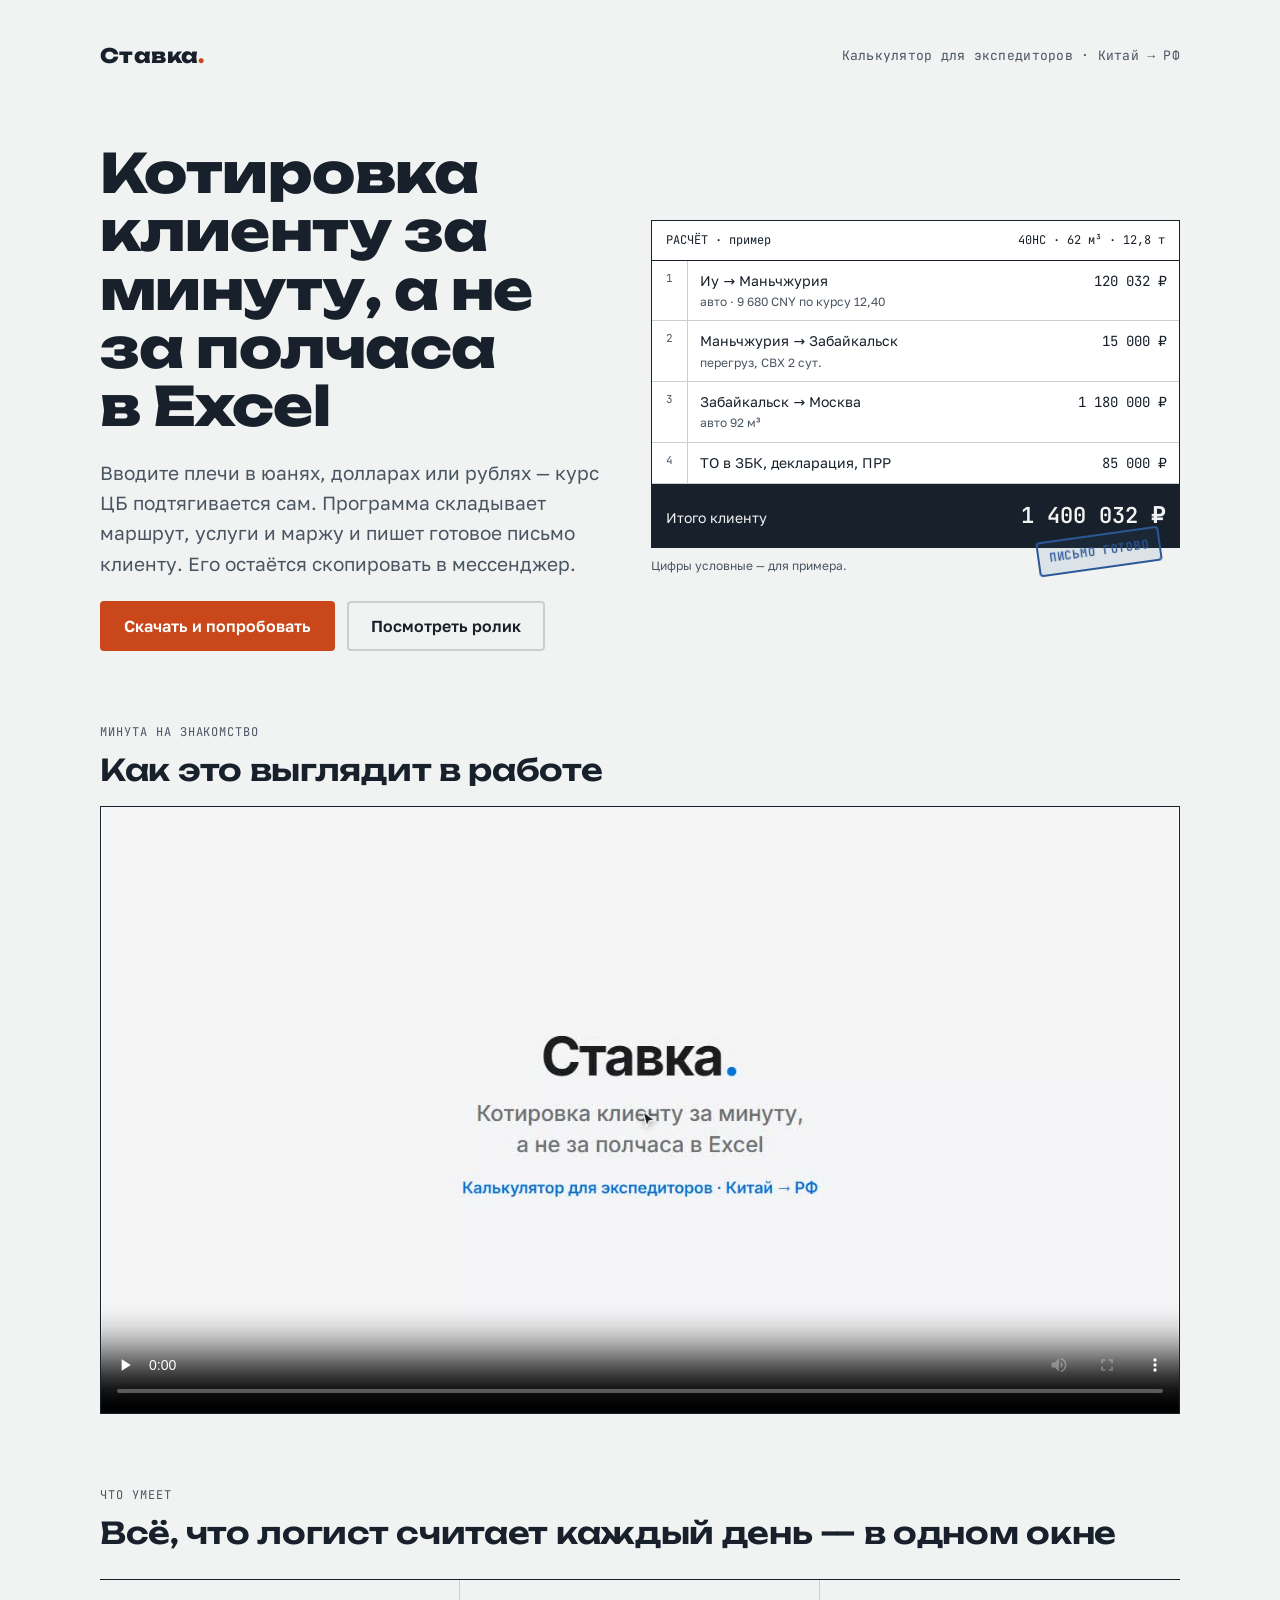
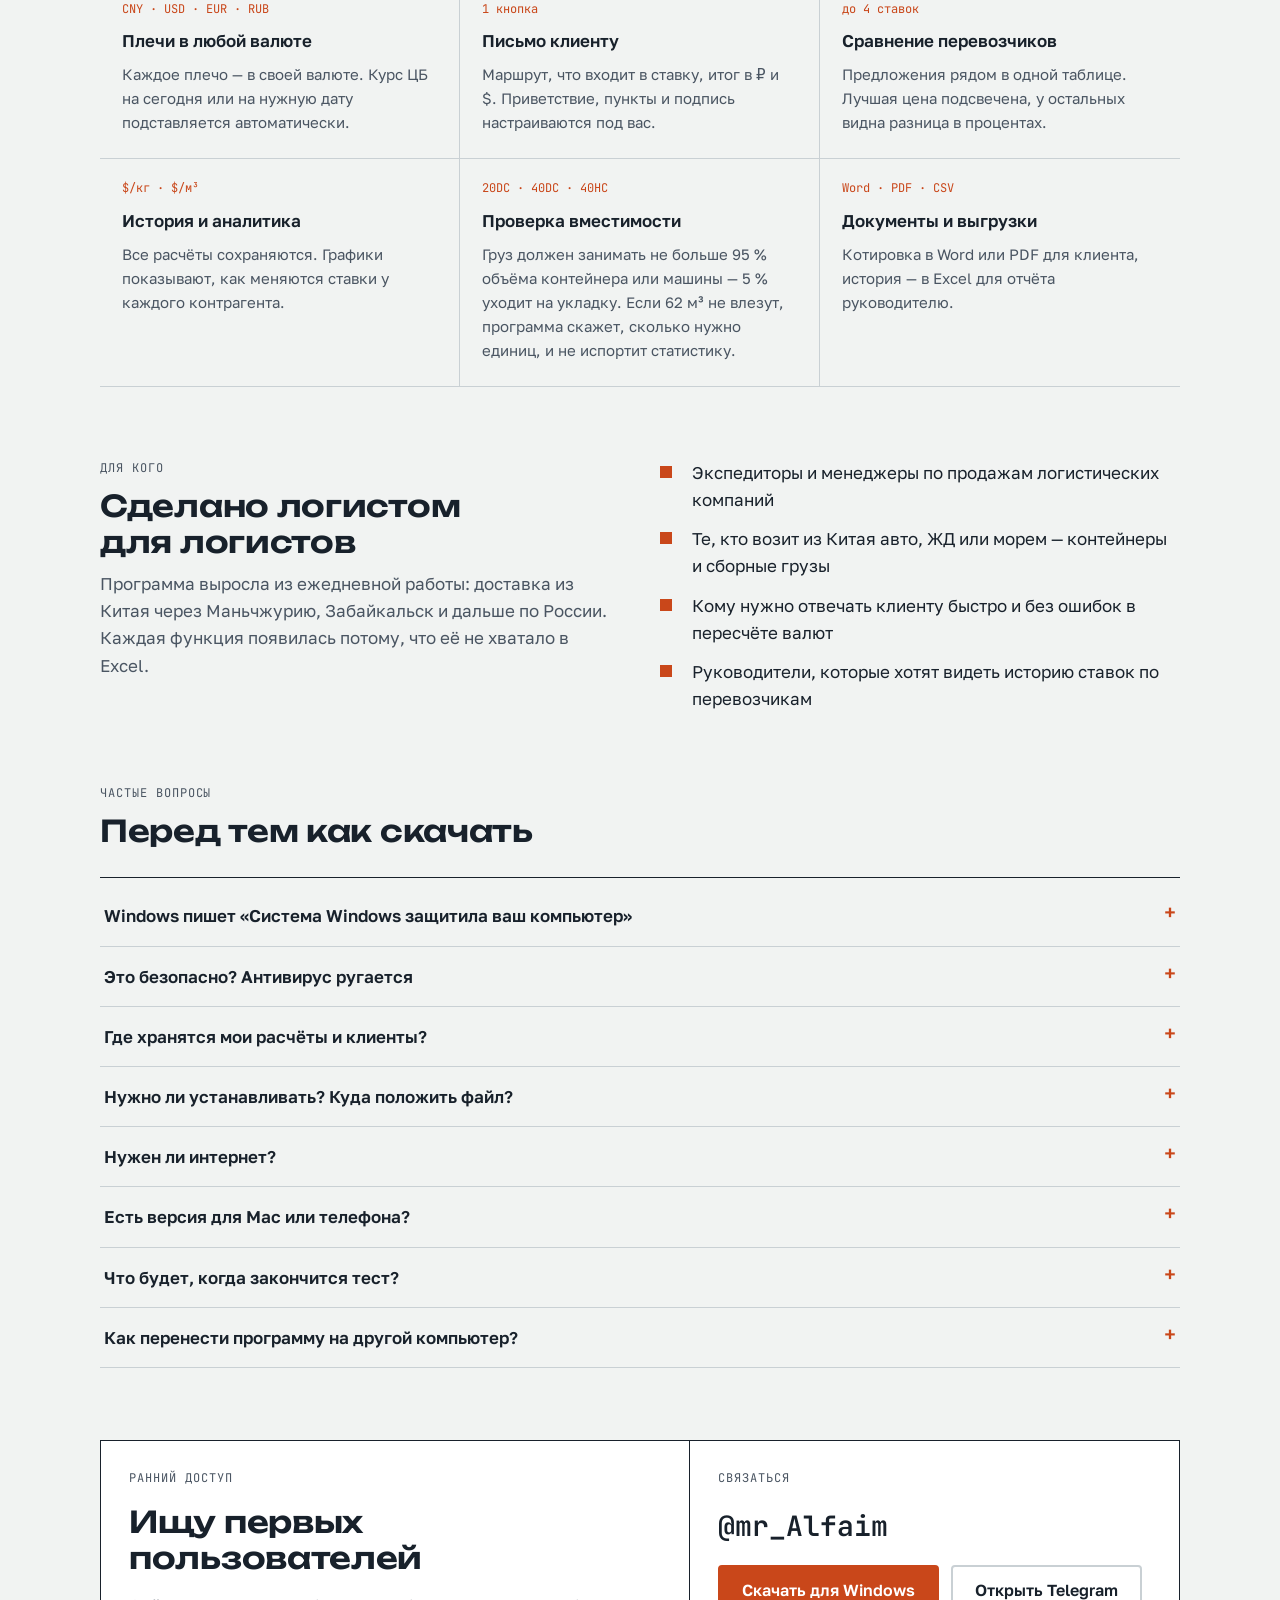
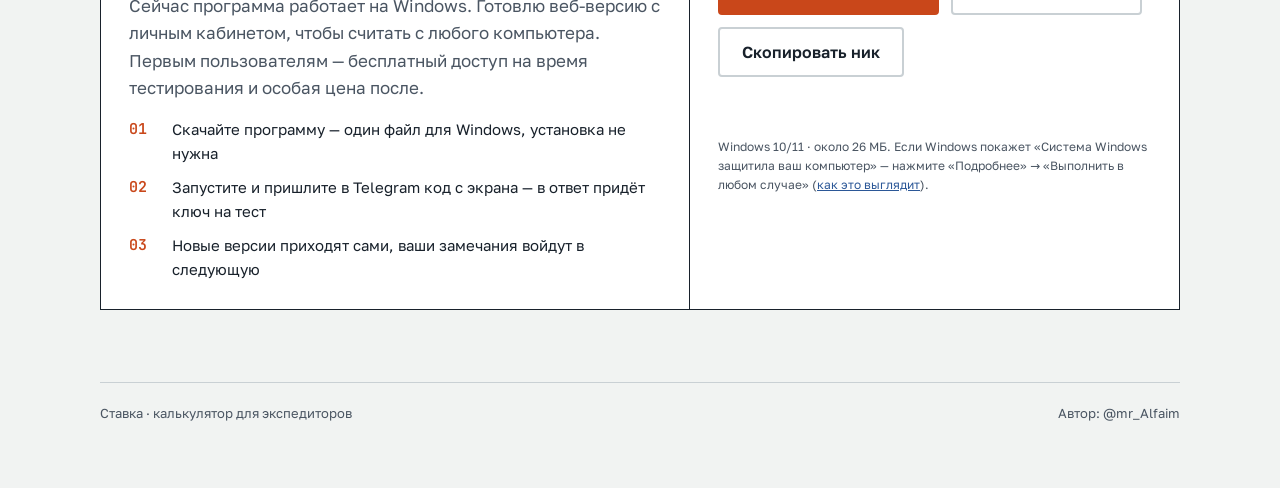
==== commit c28a3d84: "Сайт: index.html" ====
--- a/index.html
+++ b/index.html
@@ -293,7 +293,7 @@
         <button class="btn btn-ghost" id="copyBtn" type="button">Скопировать ник</button>
       </div>
       <div class="copied" id="copyMsg" role="status"></div>
-      <p class="note">Windows 10/11 · около 40 МБ. Если Windows покажет «Система Windows защитила ваш компьютер» — нажмите «Подробнее» → «Выполнить в любом случае» (<a href="#smartscreen" id="ssLink">как это выглядит</a>).</p>
+      <p class="note">Windows 10/11 · около 26 МБ. Если Windows покажет «Система Windows защитила ваш компьютер» — нажмите «Подробнее» → «Выполнить в любом случае» (<a href="#smartscreen" id="ssLink">как это выглядит</a>).</p>
     </div>
   </section>
 
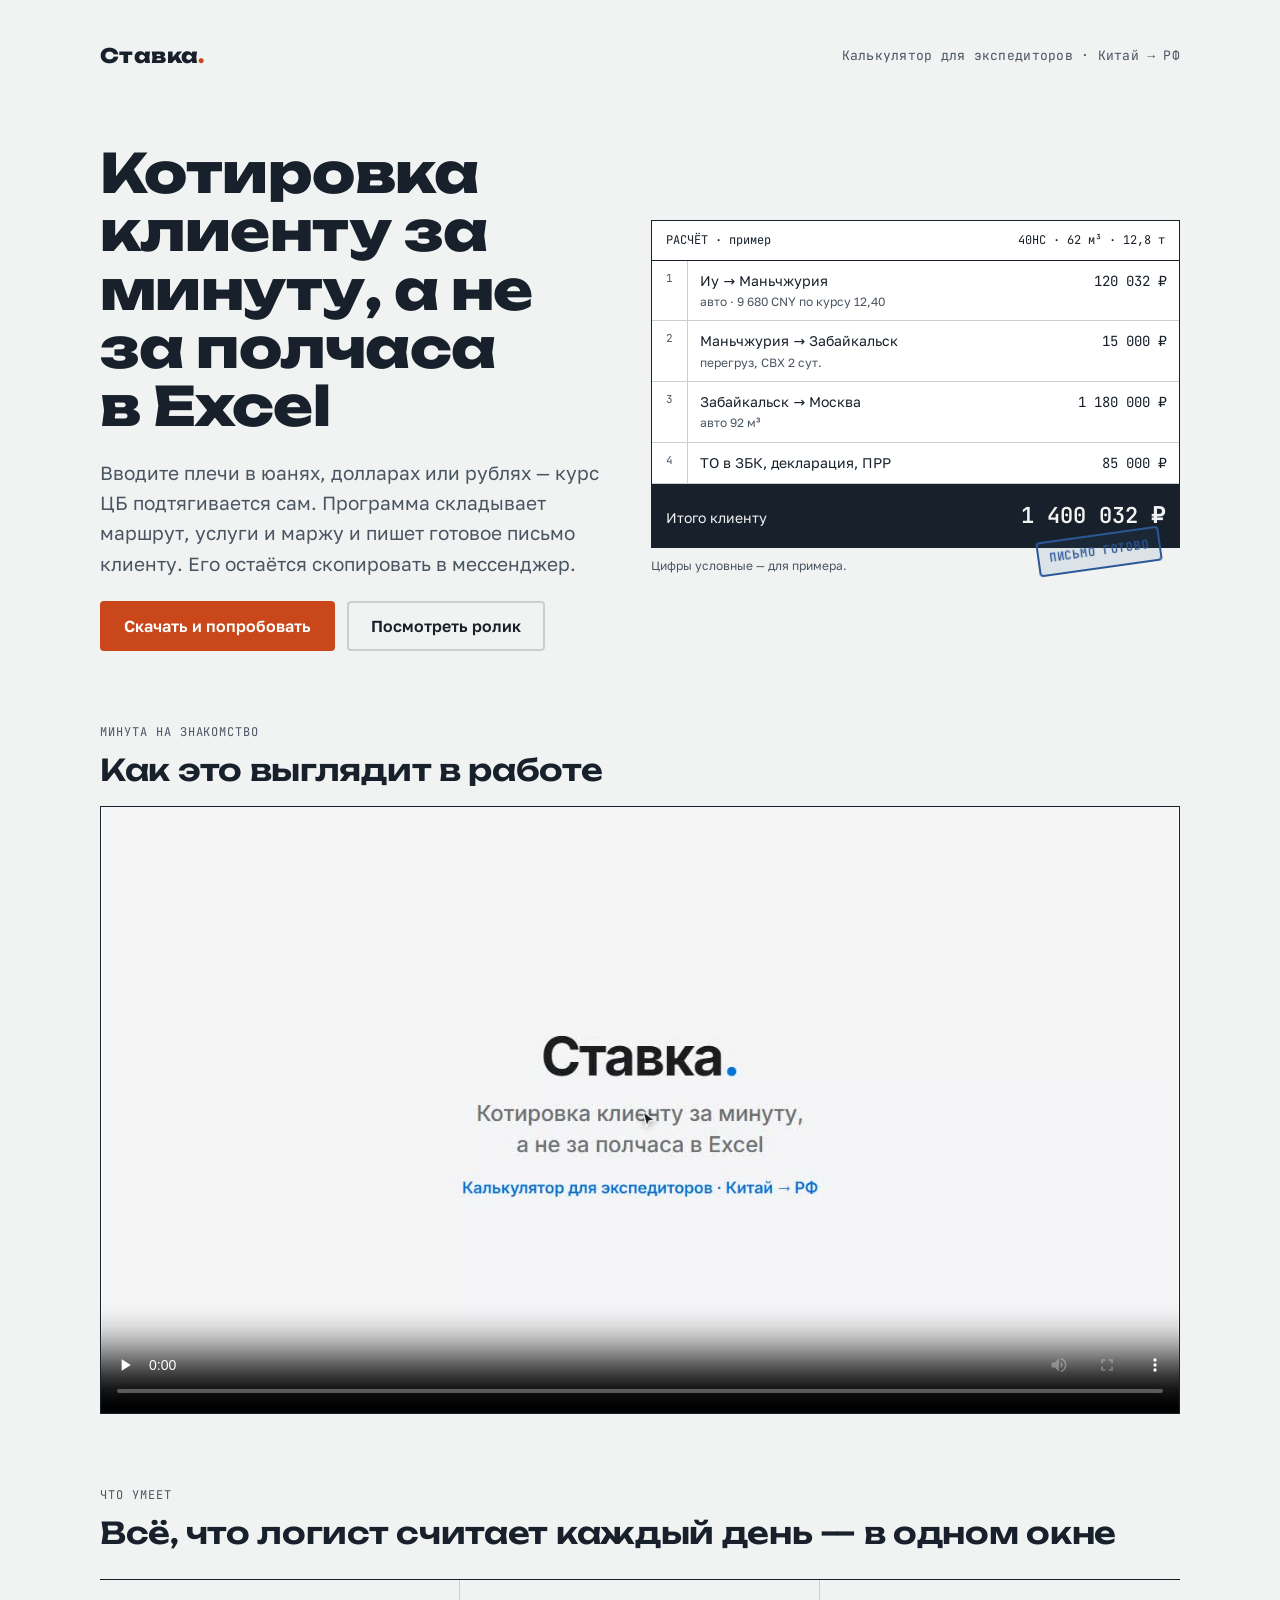
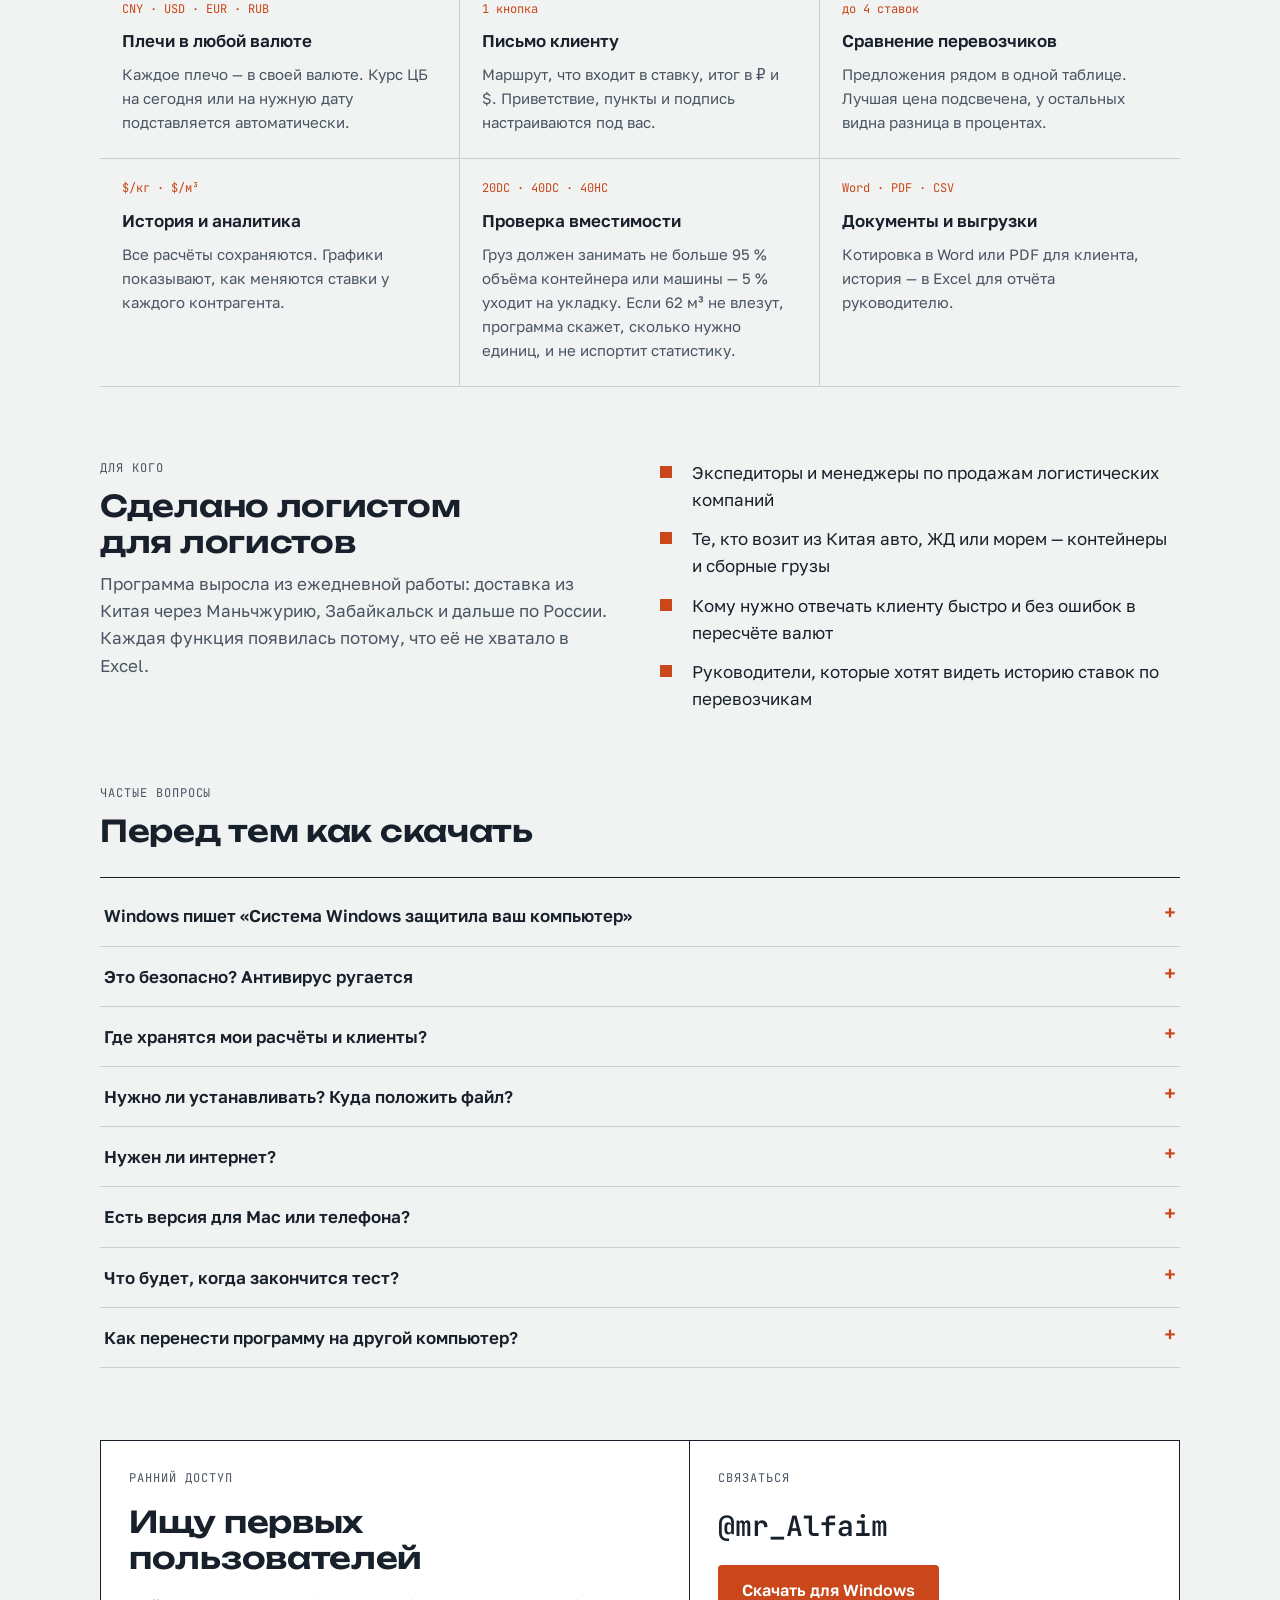
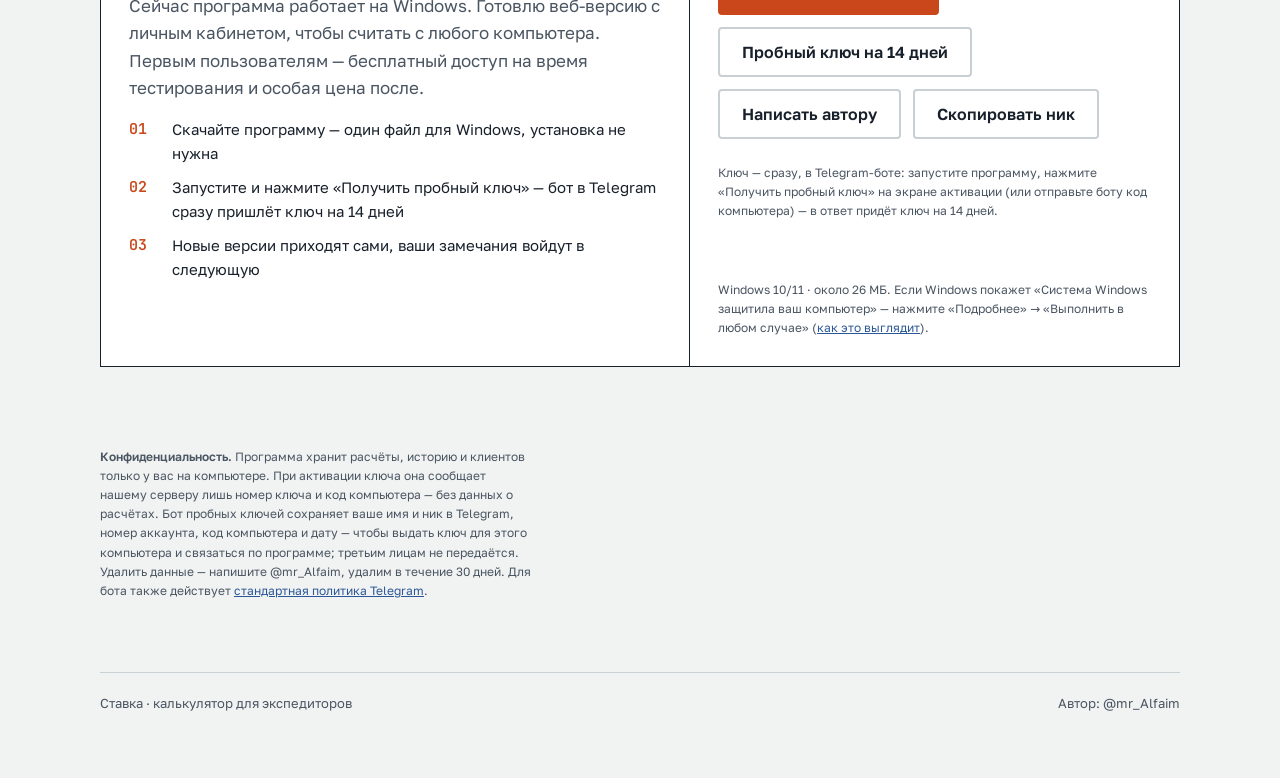
==== commit ad4ce35b: "Сайт: index.html" ====
--- a/index.html
+++ b/index.html
@@ -280,7 +280,7 @@
       <p style="color:var(--ink-2)">Сейчас программа работает на Windows. Готовлю веб-версию с личным кабинетом, чтобы считать с любого компьютера. Первым пользователям — бесплатный доступ на время тестирования и особая цена после.</p>
       <ul class="terms">
         <li><b>01</b><span>Скачайте программу — один файл для Windows, установка не нужна</span></li>
-        <li><b>02</b><span>Запустите и пришлите в Telegram код с экрана — в ответ придёт ключ на тест</span></li>
+        <li><b>02</b><span>Запустите и нажмите «Получить пробный ключ» — бот в Telegram сразу пришлёт ключ на 14 дней</span></li>
         <li><b>03</b><span>Новые версии приходят сами, ваши замечания войдут в следующую</span></li>
       </ul>
     </div>
@@ -289,12 +289,24 @@
       <div class="handle" id="handle">@mr_Alfaim</div>
       <div class="cta-row">
         <a class="btn btn-main" href="https://github.com/MrAlfaim/stavka-releases/releases/latest/download/LogisticsCalculator.exe" download>Скачать для Windows</a>
-        <a class="btn btn-ghost" href="https://t.me/mr_Alfaim" target="_blank" rel="noopener">Открыть Telegram</a>
+        <a class="btn btn-ghost" href="https://t.me/stavka_trial_bot" target="_blank" rel="noopener">Пробный ключ на 14 дней</a>
+        <a class="btn btn-ghost" href="https://t.me/mr_Alfaim" target="_blank" rel="noopener">Написать автору</a>
         <button class="btn btn-ghost" id="copyBtn" type="button">Скопировать ник</button>
       </div>
+      <p class="note">Ключ — сразу, в Telegram-боте: запустите программу, нажмите «Получить пробный ключ» на экране активации
+        (или отправьте боту код компьютера) — в ответ придёт ключ на 14 дней.</p>
       <div class="copied" id="copyMsg" role="status"></div>
       <p class="note">Windows 10/11 · около 26 МБ. Если Windows покажет «Система Windows защитила ваш компьютер» — нажмите «Подробнее» → «Выполнить в любом случае» (<a href="#smartscreen" id="ssLink">как это выглядит</a>).</p>
     </div>
+  </section>
+
+  <section class="privacy-note" id="privacy" aria-label="Конфиденциальность">
+    <p class="note"><b>Конфиденциальность.</b> Программа хранит расчёты, историю и клиентов только у вас на компьютере.
+      При активации ключа она сообщает нашему серверу лишь номер ключа и код компьютера — без данных о расчётах.
+      Бот пробных ключей сохраняет ваше имя и ник в Telegram, номер аккаунта, код компьютера и дату — чтобы выдать ключ
+      для этого компьютера и связаться по программе; третьим лицам не передаётся. Удалить данные — напишите @mr_Alfaim,
+      удалим в течение 30 дней. Для бота также действует
+      <a href="https://telegram.org/privacy-tpa" target="_blank" rel="noopener">стандартная политика Telegram</a>.</p>
   </section>
 
   <footer>
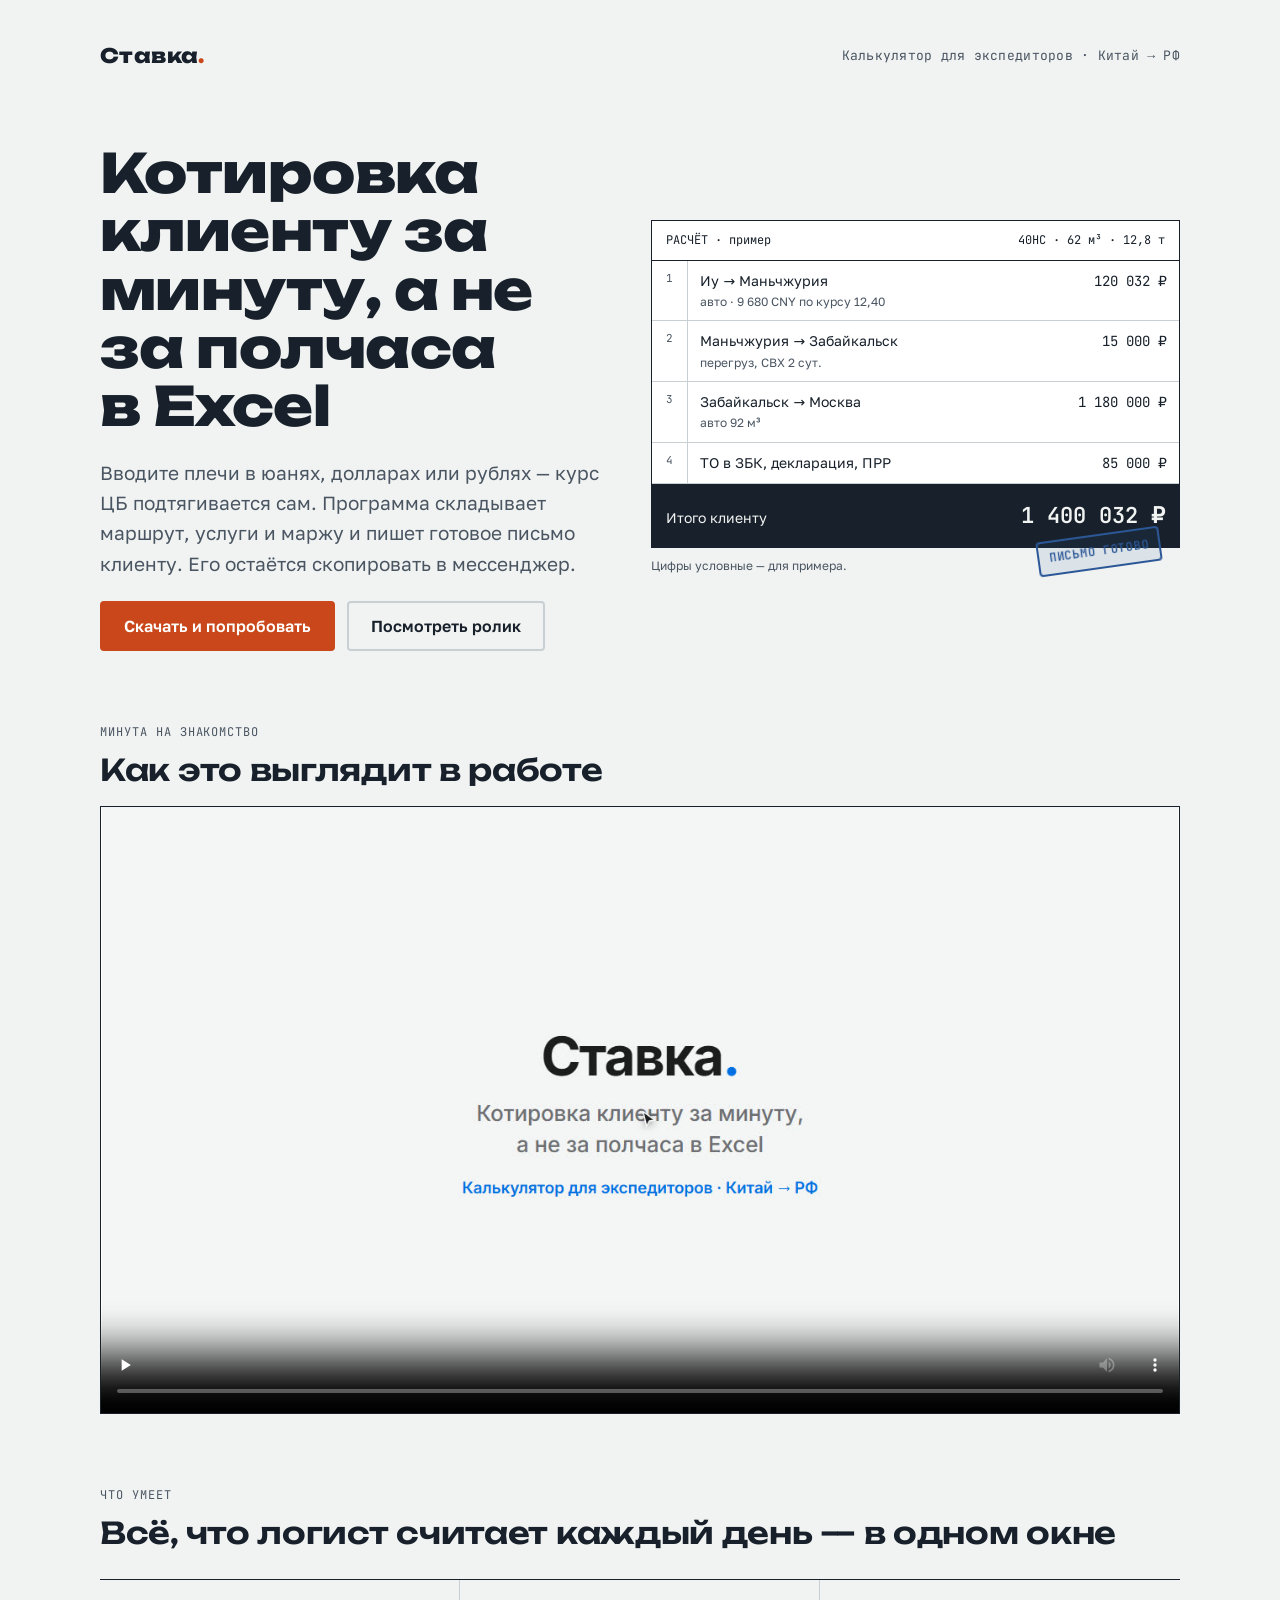
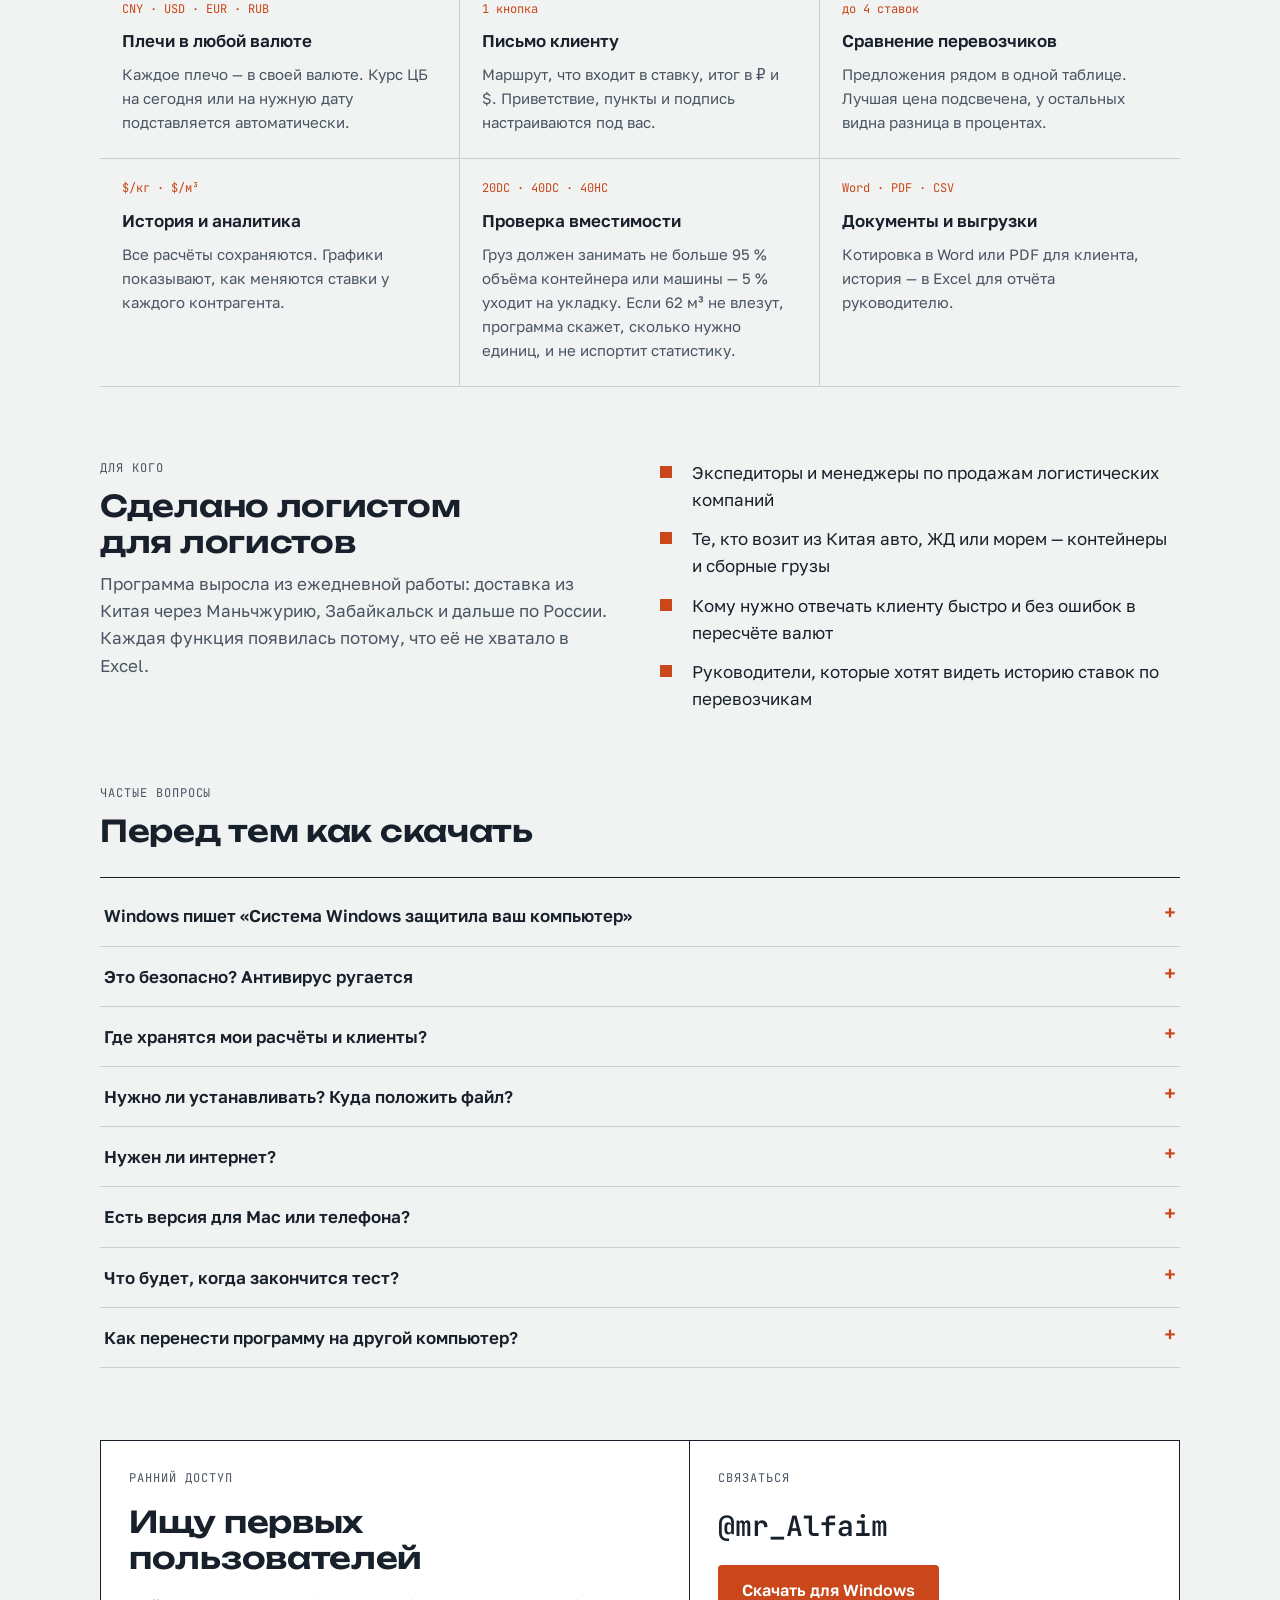
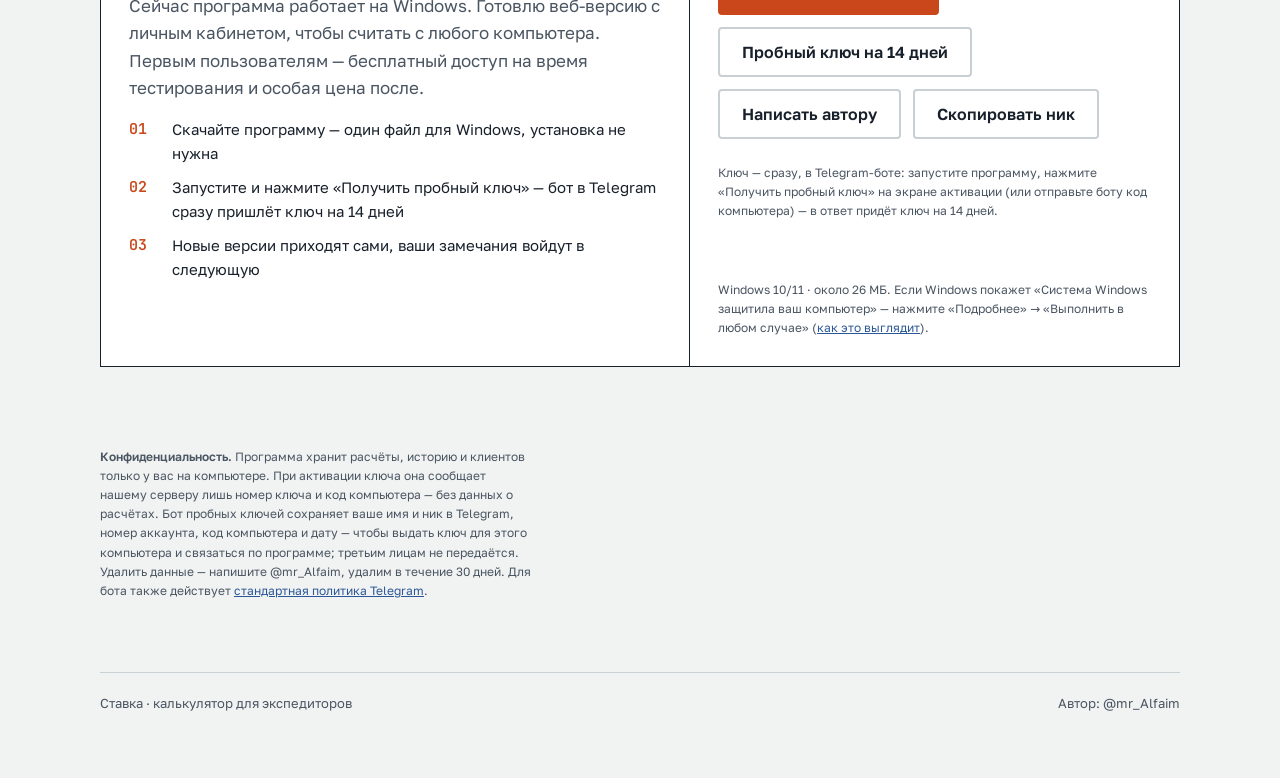
==== commit e810f16f: "Сайт: index.html" ====
--- a/index.html
+++ b/index.html
@@ -7,7 +7,7 @@
 <meta name="author" content="@mr_Alfaim">
 <meta property="og:type" content="website">
 <meta property="og:title" content="Ставка — калькулятор для экспедиторов">
-<meta property="og:description" content="Котировка клиенту за минуту, а не за полчаса в Excel. Ранний доступ — пишите в Telegram @mr_Alfaim.">
+<meta property="og:description" content="Котировка клиенту за минуту, а не за полчаса в Excel. Пробный ключ на 14 дней — сразу в Telegram-боте @stavka_trial_bot.">
 <meta property="og:image" content="favicon.png">
 <link rel="icon" type="image/png" href="favicon.png">
 <title>Ставка для экспедиторов</title>
